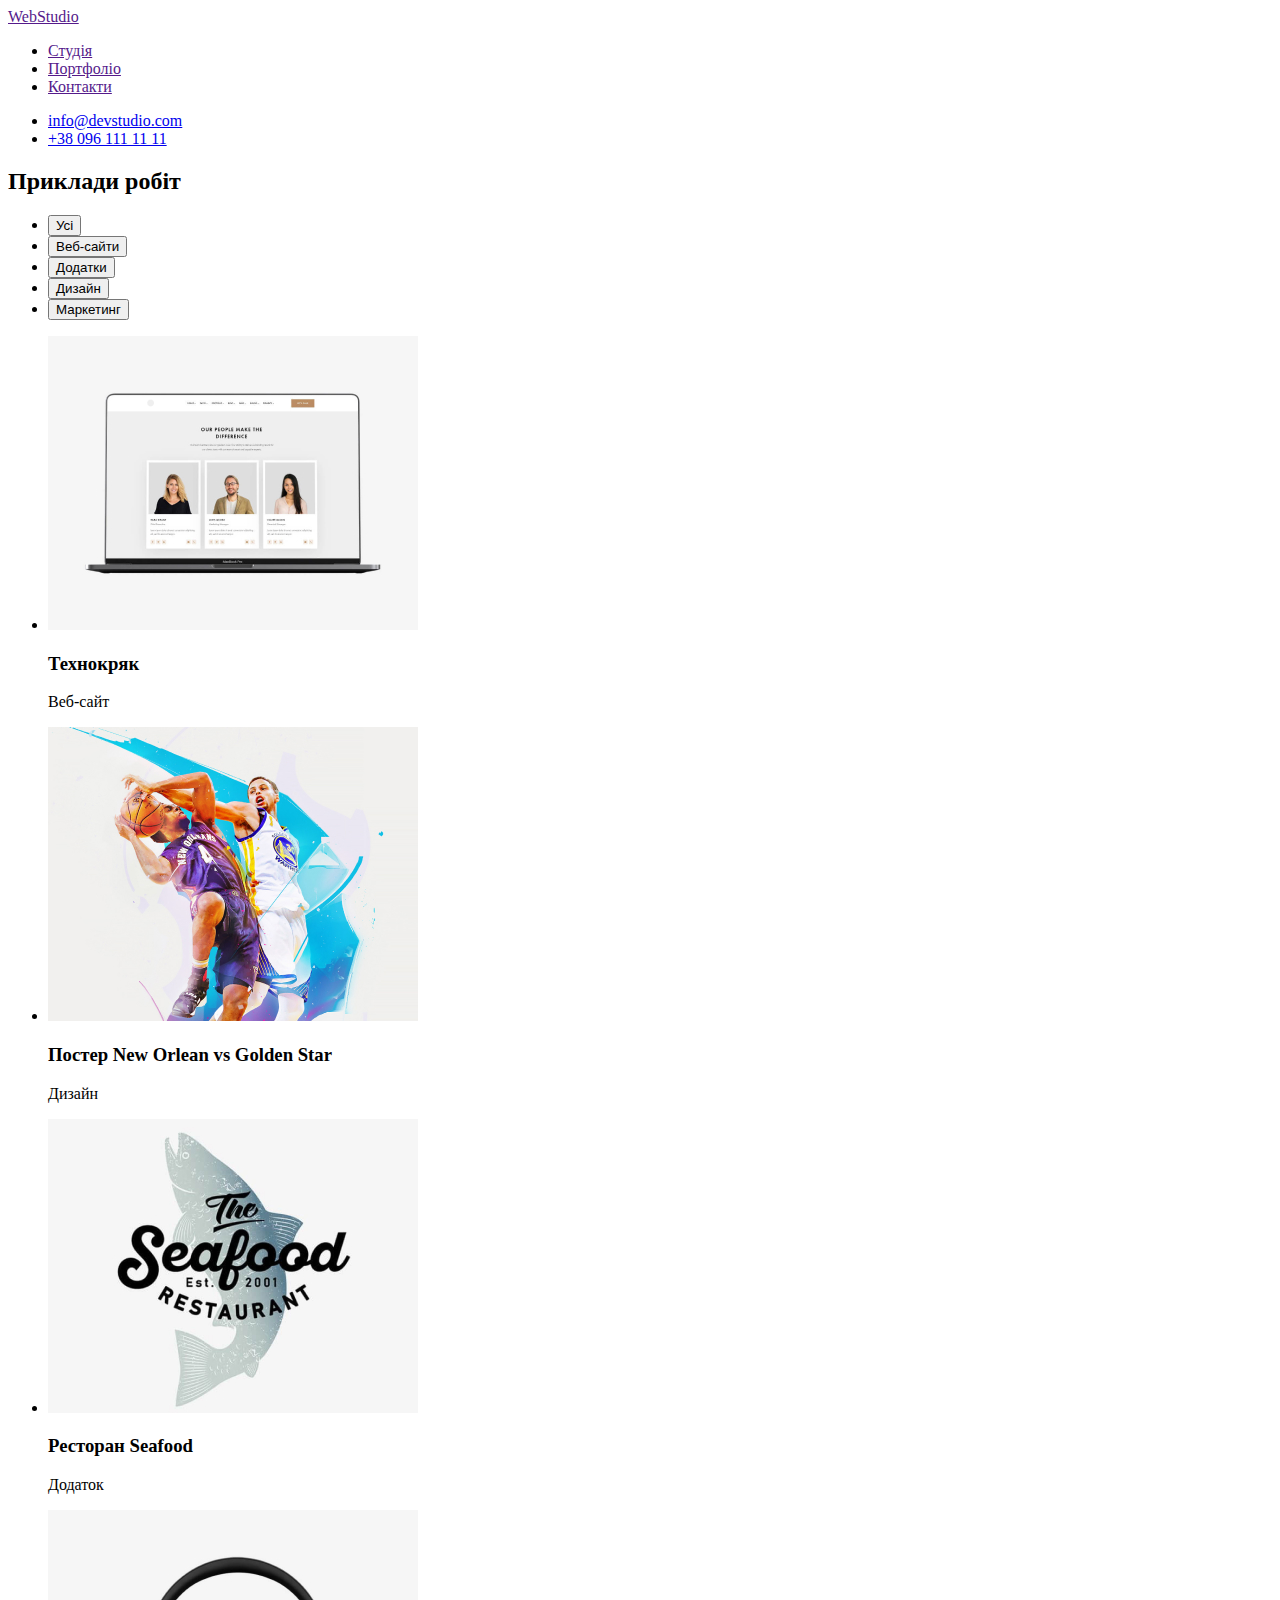
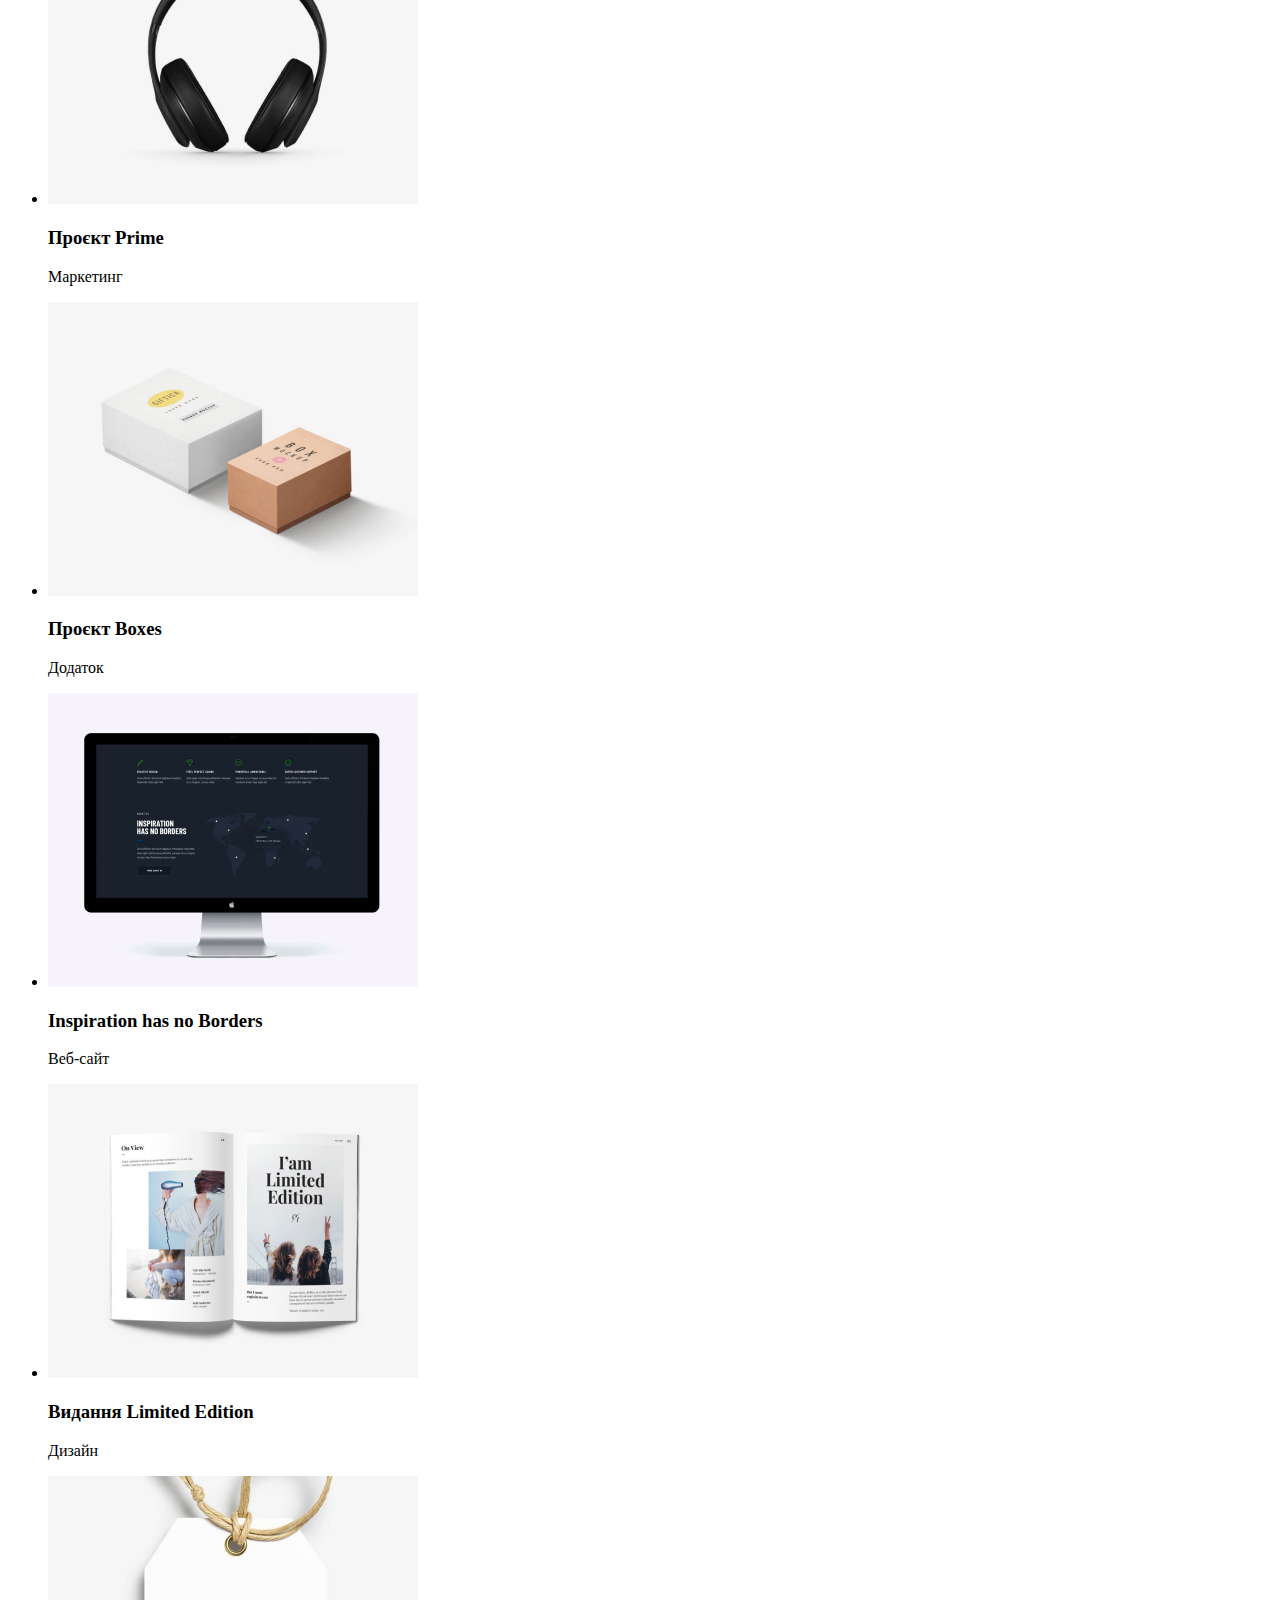
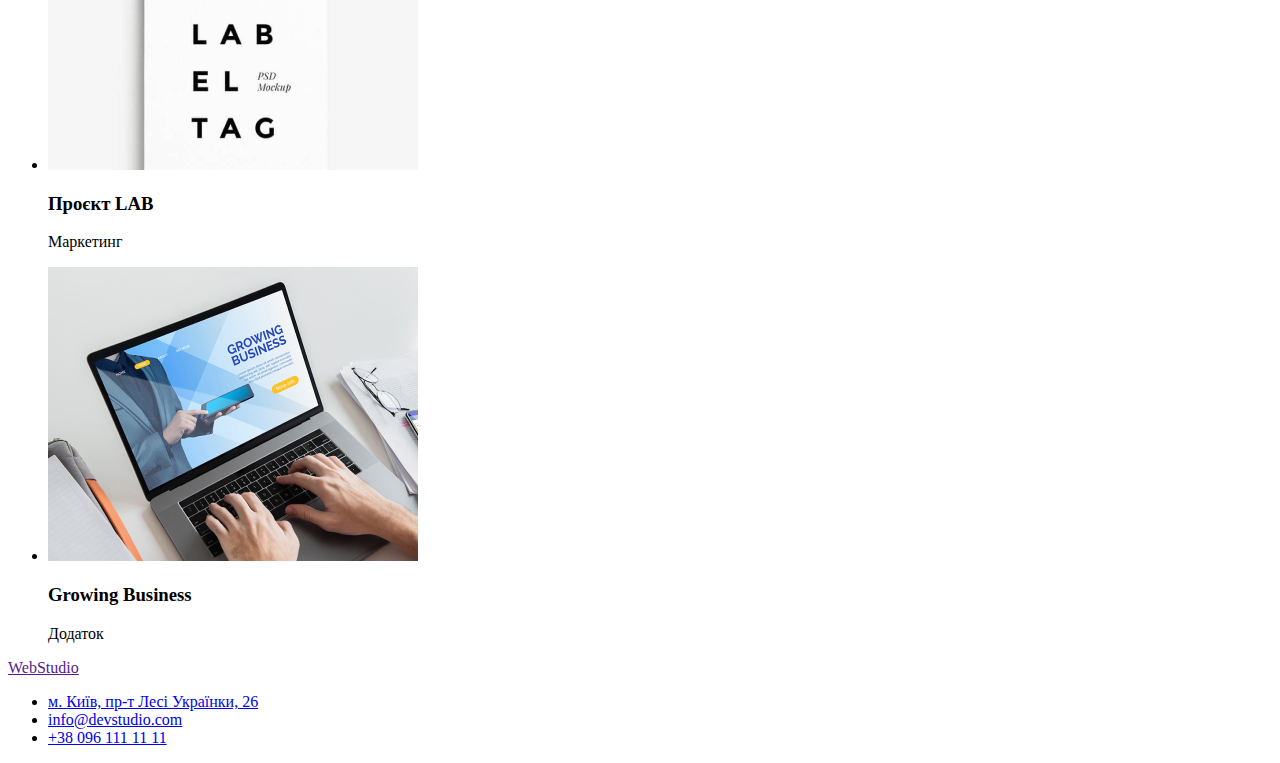
==== portfolio.html @ e4aa041d "portfolio" ====
<!DOCTYPE html>
<html lang="en">
<head>
    <meta charset="UTF-8">
    <meta http-equiv="X-UA-Compatible" content="IE=edge">
    <meta name="viewport" content="width=device-width, initial-scale=1.0">
    <title>Портфоліо</title>
</head>
<body>
    <header>
        <a href="">WebStudio</a>
        <nav><ul>
            <li><a href="">Студія</a></li>
            <li><a href="">Портфоліо</a></li>
            <li><a href="">Контакти</a></li>
        </ul>
        </nav>
        <ul>
            <li><a href="mailto:info@devstudio.com">info@devstudio.com</a></li>
            <li><a href="tel:+380961111111">+38 096 111 11 11</a></li>
        </ul>
    </header>
    <main>
        <section>
            <h2>Приклади робіт</h2>
            <ul>
                <li><button type="button">Усі</button></li>
                <li><button type="button">Веб-сайти</button></li>
                <li><button type="button">Додатки</button></li>
                <li><button type="button">Дизайн</button></li>
                <li><button type="button">Маркетинг</button></li>
            </ul>
            <ul>
                <li>
                    <img src="./images/portfolio/example-work/work-1.jpg" alt="example-work" width="370" height="294">
                    <h3>Технокряк</h3>
                    <p>Веб-сайт</p>
                </li>
                <li>
                    <img src="./images/portfolio/example-work/work-2.jpg" alt="example-work" width="370" height="294">
                    <h3>Постер New Orlean vs Golden Star</h3>
                    <p>Дизайн</p>
                </li>
                <li>
                    <img src="./images/portfolio/example-work/work-3.jpg" alt="example-work" width="370" height="294">
                    <h3>Ресторан Seafood</h3>
                    <p>Додаток</p>
                </li>
                <li>
                    <img src="./images/portfolio/example-work/work-4.jpg" alt="example-work" width="370" height="294">
                    <h3>Проєкт Prime</h3>
                    <p>Маркетинг</p>
                </li>
                <li>
                    <img src="./images/portfolio/example-work/work-5.jpg" alt="example-work" width="370" height="294">
                    <h3>Проєкт Boxes</h3>
                    <p>Додаток</p>
                </li>
                <li>
                    <img src="./images/portfolio/example-work/work-6.jpg" alt="example-work" width="370" height="294">
                    <h3>Inspiration has no Borders</h3>
                    <p>Веб-сайт</p>
                </li>
                <li>
                    <img src="./images/portfolio/example-work/work-7.jpg" alt="example-work" width="370" height="294">
                    <h3>Видання Limited Edition</h3>
                    <p>Дизайн</p>
                </li>
                <li>
                    <img src="./images/portfolio/example-work/work-8.jpg" alt="example-work" width="370" height="294">
                    <h3>Проєкт LAB</h3>
                    <p>Маркетинг</p>
                </li>
                <li>
                    <img src="./images/portfolio/example-work/work-9.jpg" alt="example-work" width="370" height="294">
                    <h3>Growing Business</h3>
                    <p>Додаток</p>
                </li>
            </ul>
        </section>
    </main>
    <footer>
        <a href="">WebStudio</a>
        <adress>
            <ul>
                <li><a href="https://goo.gl/maps/XNjeUNWpdiMwEfmY7" target="_blank" rel="noreferrer noopener">м. Київ, пр-т Лесі Українки, 26</a></li>
                <li><a href="mailto:info@devstudio.com">info@devstudio.com</a></li>
                <li><a href="tel:+380961111111">+38 096 111 11 11</a></li>
            </ul>
        </adress>
    </footer>
</body>
</html>
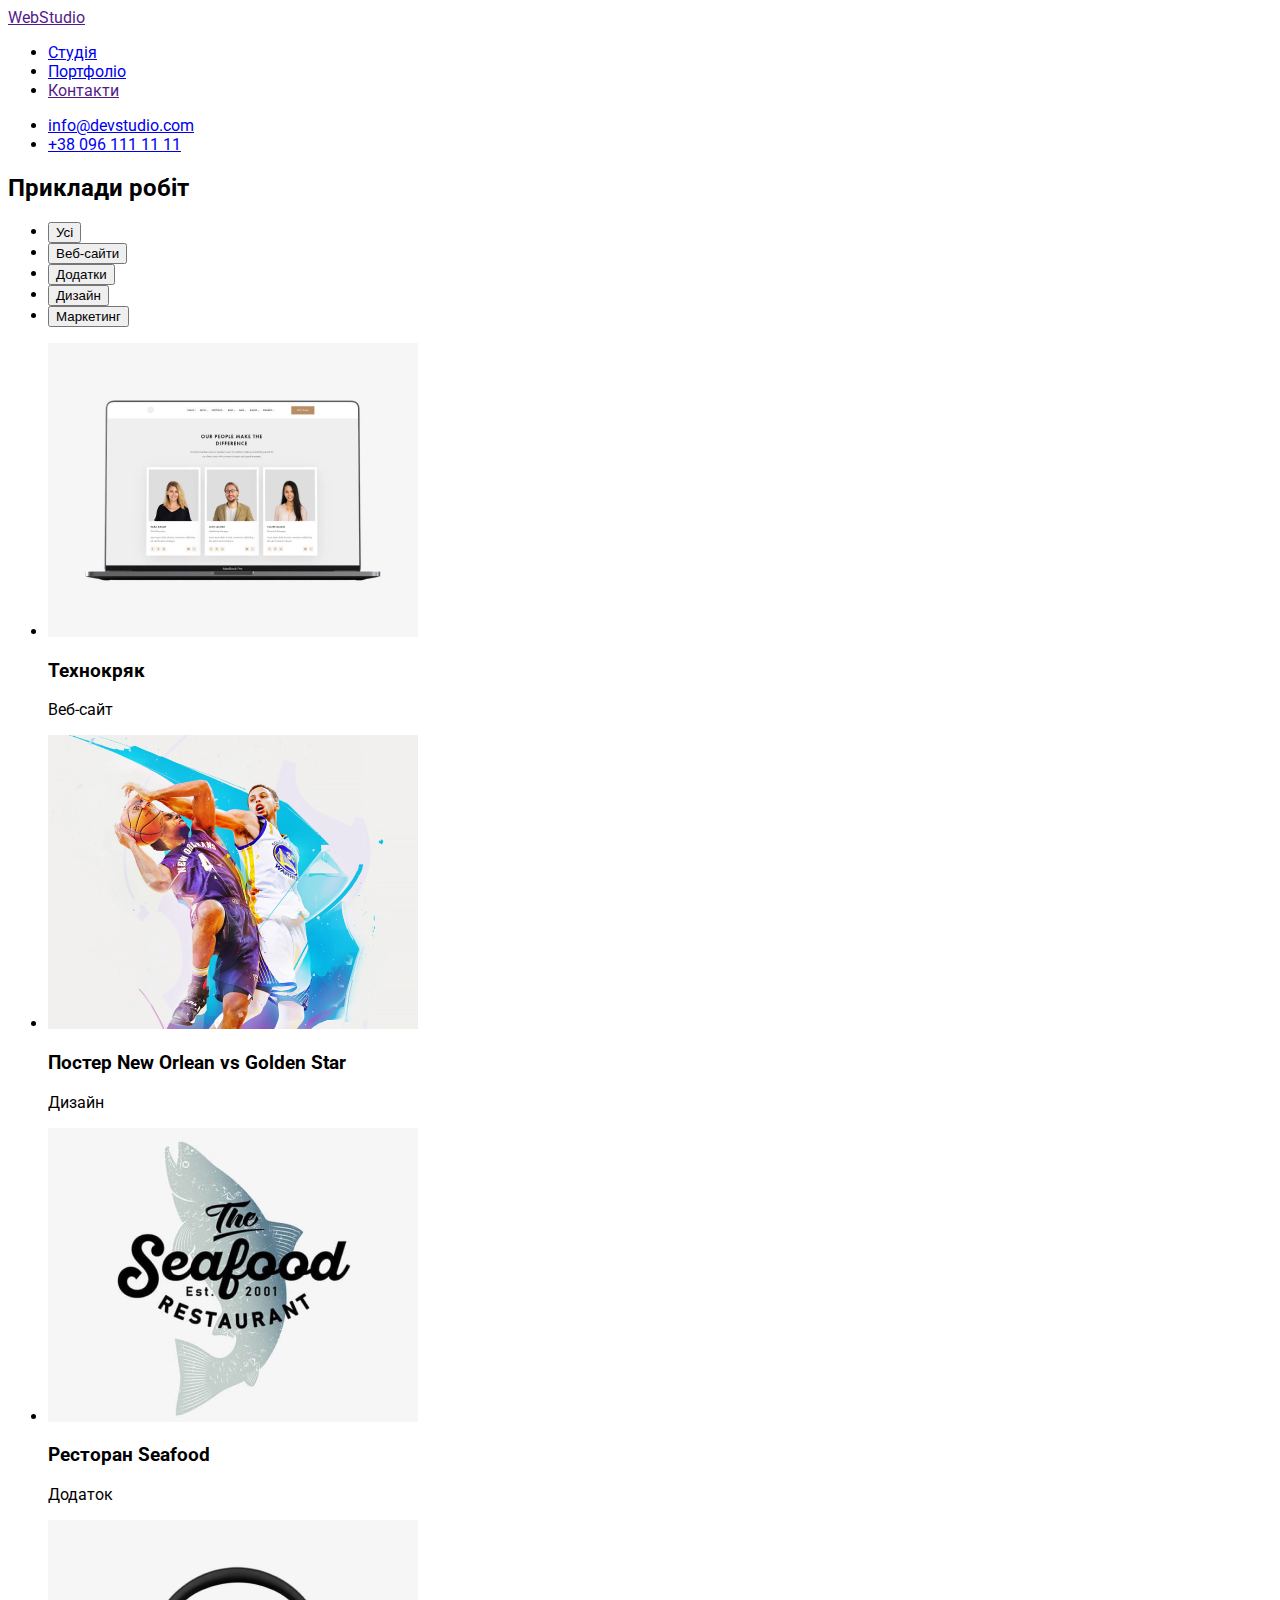
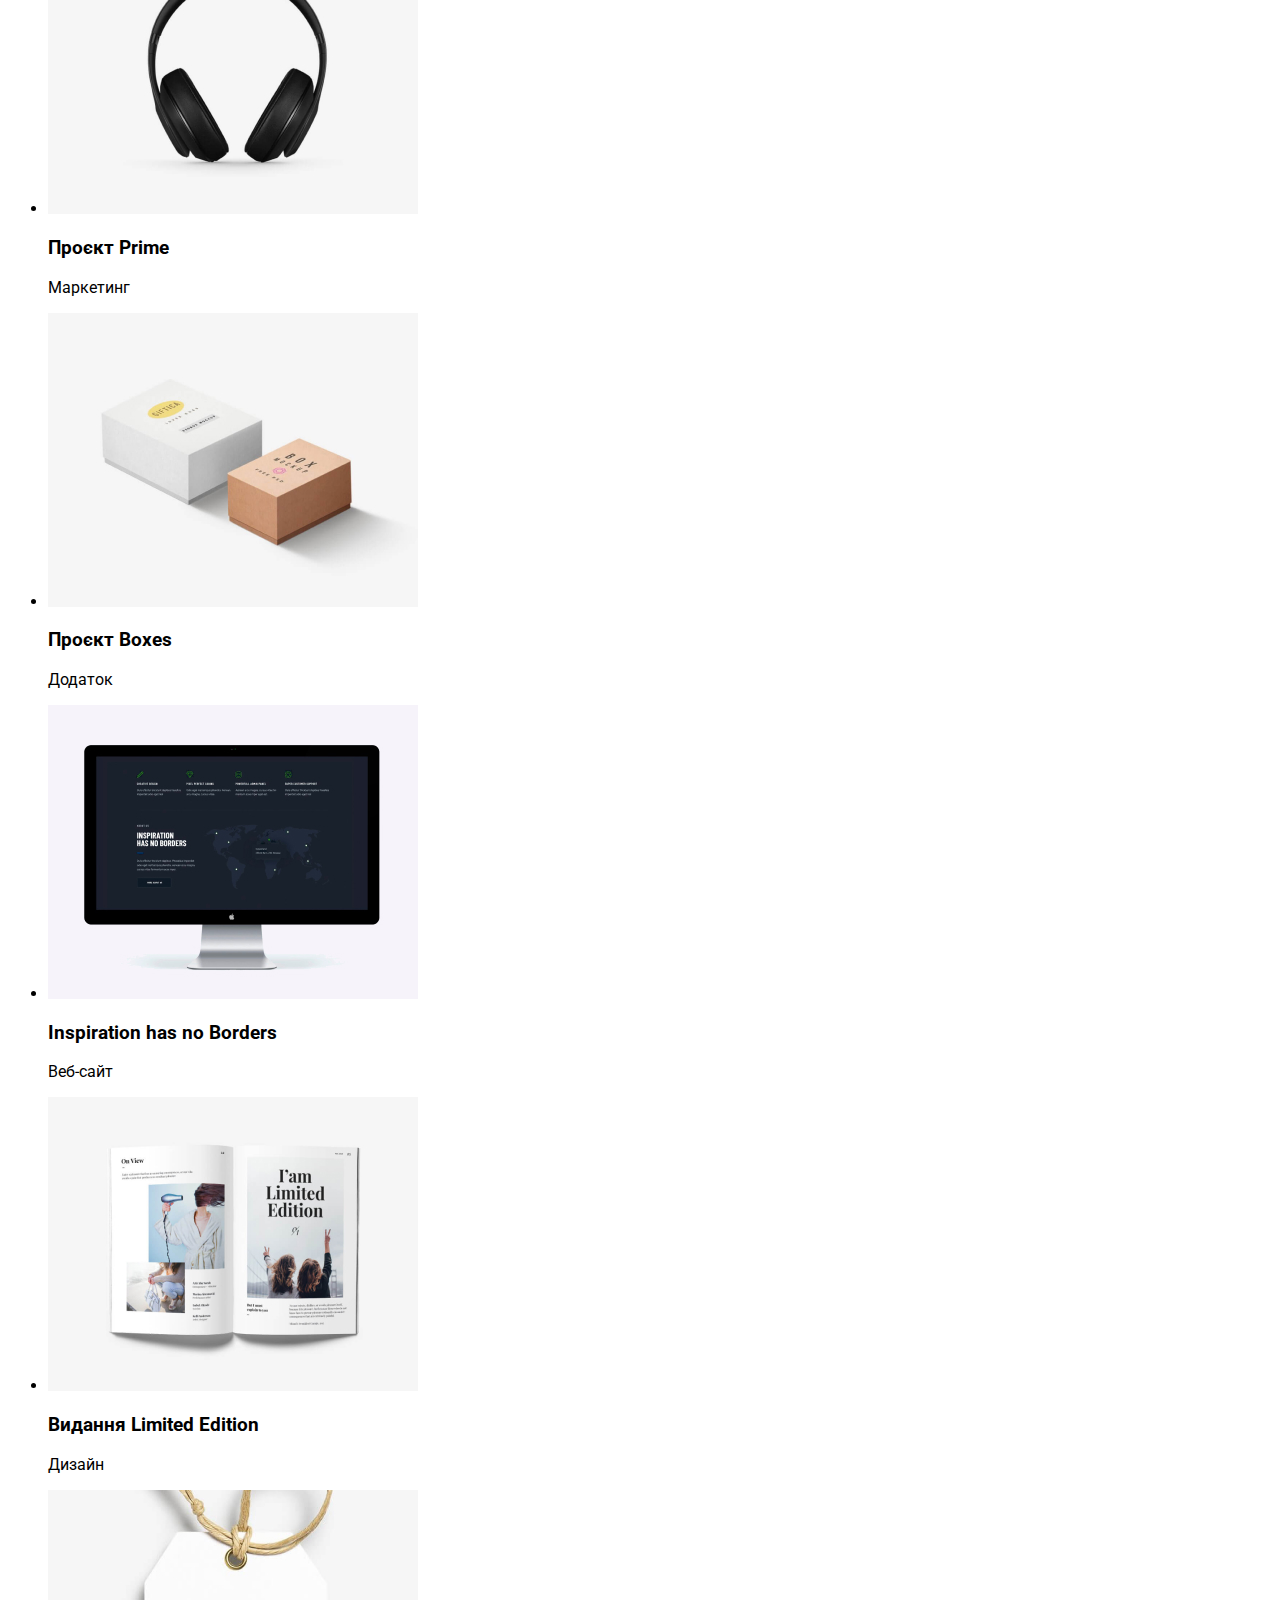
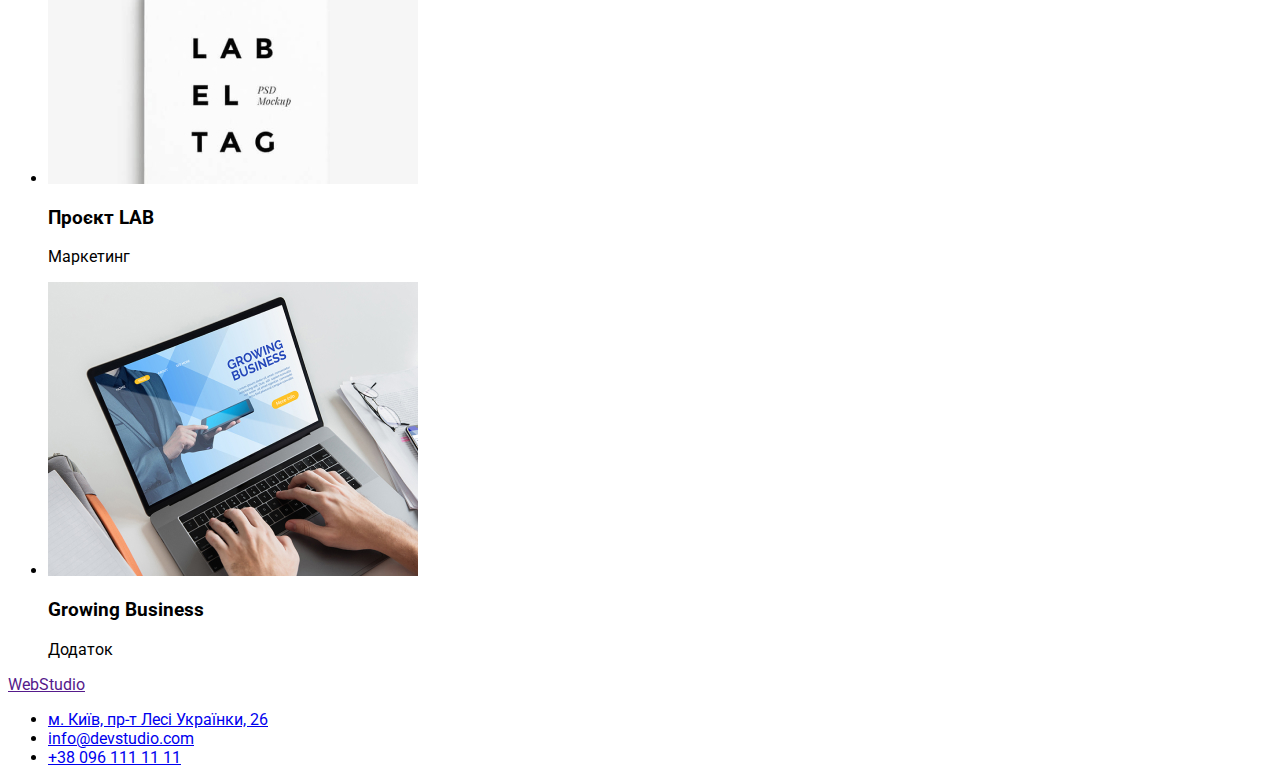
==== commit 99c2e9d5: "full markup and class" ====
--- a/portfolio.html
+++ b/portfolio.html
@@ -4,88 +4,96 @@
     <meta charset="UTF-8">
     <meta http-equiv="X-UA-Compatible" content="IE=edge">
     <meta name="viewport" content="width=device-width, initial-scale=1.0">
+    <link rel="preconnect" href="https://fonts.googleapis.com">
+    <link rel="preconnect" href="https://fonts.gstatic.com" crossorigin>
+    <link href="https://fonts.googleapis.com/css2?family=Raleway:wght@700&family=Roboto:wght@400;500;700;900&display=swap" rel="stylesheet">
+    <link href="./style/style.css" rel="stylesheet"/>
     <title>Портфоліо</title>
 </head>
 <body>
-    <header>
-        <a href="">WebStudio</a>
-        <nav><ul>
-            <li><a href="">Студія</a></li>
-            <li><a href="">Портфоліо</a></li>
-            <li><a href="">Контакти</a></li>
+    <header class="header">
+        <a class="logo" href="">WebStudio</a>
+        <nav class="navigator-menu">
+            <ul class="navigator-list">
+            <li class="navigator-item"><a class="navigator-link" href="index.html">Студія</a></li>
+            <li class="navigator-item"><a class="navigator-link" href="portfolio.html">Портфоліо</a></li>
+            <li class="navigator-item"><a class="navigator-link" href="">Контакти</a></li>
         </ul>
         </nav>
-        <ul>
-            <li><a href="mailto:info@devstudio.com">info@devstudio.com</a></li>
-            <li><a href="tel:+380961111111">+38 096 111 11 11</a></li>
+        <ul class="header-contacts-list">
+            <li class="header-contacts-item"><a class="header-contacts-link" href="mailto:info@devstudio.com">info@devstudio.com</a></li>
+            <li class="header-contacts-item"><a class="header-contacts-link" href="tel:+380961111111">+38 096 111 11 11</a></li>
         </ul>
     </header>
     <main>
-        <section>
-            <h2>Приклади робіт</h2>
-            <ul>
-                <li><button type="button">Усі</button></li>
-                <li><button type="button">Веб-сайти</button></li>
-                <li><button type="button">Додатки</button></li>
-                <li><button type="button">Дизайн</button></li>
-                <li><button type="button">Маркетинг</button></li>
+        <section class="example-work">
+            <h2 class="example-work-title">Приклади робіт</h2>
+            <div>
+                <ul class="menu-btn-list">
+                <li class="btn-item"><button class="btn-btn" type="button">Усі</button></li>
+                <li class="btn-item"><button class="btn-btn" type="button">Веб-сайти</button></li>
+                <li class="btn-item"><button class="btn-btn" type="button">Додатки</button></li>
+                <li class="btn-item"><button class="btn-btn" type="button">Дизайн</button></li>
+                <li class="btn-item"><button class="btn-btn" type="button">Маркетинг</button></li>
             </ul>
-            <ul>
-                <li>
+            </div>
+            <div><ul class="example-list">
+                <li class="example-item">
                     <img src="./images/portfolio/example-work/work-1.jpg" alt="example-work" width="370" height="294">
-                    <h3>Технокряк</h3>
-                    <p>Веб-сайт</p>
+                    <h3 class="example-title">Технокряк</h3>
+                    <p class="example-text">Веб-сайт</p>
                 </li>
-                <li>
+                <li class="example-item">
                     <img src="./images/portfolio/example-work/work-2.jpg" alt="example-work" width="370" height="294">
-                    <h3>Постер New Orlean vs Golden Star</h3>
-                    <p>Дизайн</p>
+                    <h3 class="example-title">Постер New Orlean vs Golden Star</h3>
+                    <p class="example-text">Дизайн</p>
                 </li>
-                <li>
+                <li class="example-item">
                     <img src="./images/portfolio/example-work/work-3.jpg" alt="example-work" width="370" height="294">
-                    <h3>Ресторан Seafood</h3>
-                    <p>Додаток</p>
+                    <h3 class="example-title">Ресторан Seafood</h3>
+                    <p class="example-text">Додаток</p>
                 </li>
-                <li>
+                <li class="example-item">
                     <img src="./images/portfolio/example-work/work-4.jpg" alt="example-work" width="370" height="294">
-                    <h3>Проєкт Prime</h3>
-                    <p>Маркетинг</p>
+                    <h3 class="example-title">Проєкт Prime</h3>
+                    <p class="example-text">Маркетинг</p>
                 </li>
-                <li>
+                <li class="example-item">
                     <img src="./images/portfolio/example-work/work-5.jpg" alt="example-work" width="370" height="294">
-                    <h3>Проєкт Boxes</h3>
-                    <p>Додаток</p>
+                    <h3 class="example-title">Проєкт Boxes</h3>
+                    <p class="example-text">Додаток</p>
                 </li>
-                <li>
+                <li class="example-item">
                     <img src="./images/portfolio/example-work/work-6.jpg" alt="example-work" width="370" height="294">
-                    <h3>Inspiration has no Borders</h3>
-                    <p>Веб-сайт</p>
+                    <h3 class="example-title">Inspiration has no Borders</h3>
+                    <p class="example-text">Веб-сайт</p>
                 </li>
-                <li>
+                <li class="example-item">
                     <img src="./images/portfolio/example-work/work-7.jpg" alt="example-work" width="370" height="294">
-                    <h3>Видання Limited Edition</h3>
-                    <p>Дизайн</p>
+                    <h3 class="example-title">Видання Limited Edition</h3>
+                    <p class="example-text">Дизайн</p>
                 </li>
-                <li>
+                <li class="example-item">
                     <img src="./images/portfolio/example-work/work-8.jpg" alt="example-work" width="370" height="294">
-                    <h3>Проєкт LAB</h3>
-                    <p>Маркетинг</p>
+                    <h3 class="example-title">Проєкт LAB</h3>
+                    <p class="example-text">Маркетинг</p>
                 </li>
-                <li>
+                <li class="example-item">
                     <img src="./images/portfolio/example-work/work-9.jpg" alt="example-work" width="370" height="294">
-                    <h3>Growing Business</h3>
-                    <p>Додаток</p>
+                    <h3 class="example-title">Growing Business</h3>
+                    <p class="example-text">Додаток</p>
                 </li>
             </ul>
+            </div>
         </section>
     </main>
-    <footer>
-        <a href="">WebStudio</a>
+    <footer class="footer">
+        <a class="logo" href="">WebStudio</a>
         <adress>
-            <ul>
-                <li><a href="https://goo.gl/maps/XNjeUNWpdiMwEfmY7" target="_blank" rel="noreferrer noopener">м. Київ, пр-т Лесі Українки, 26</a></li>
-                <li><a href="mailto:info@devstudio.com">info@devstudio.com</a></li>
-                <li><a href="tel:+380961111111">+38 096 111 11 11</a></li>
+            <ul class="footer-contacts-list">
+                <li class="footer-adress-item"><a class="footer-adress-link" href="https://goo.gl/maps/XNjeUNWpdiMwEfmY7" target="_blank" rel="noreferrer noopener">м. Київ, пр-т Лесі Українки, 26</a></li>
+                <li class="footer-contacts-item"><a class="footer-contacts-link" href="mailto:info@devstudio.com">info@devstudio.com</a></li>
+                <li class="footer-contacts-item"><a class="footer-contacts-link" href="tel:+380961111111">+38 096 111 11 11</a></li>
             </ul>
         </adress>
     </footer>
--- a/style/style.css
+++ b/style/style.css
@@ -0,0 +1,3 @@
+body {
+    font-family: 'Roboto', sans-serif;
+}
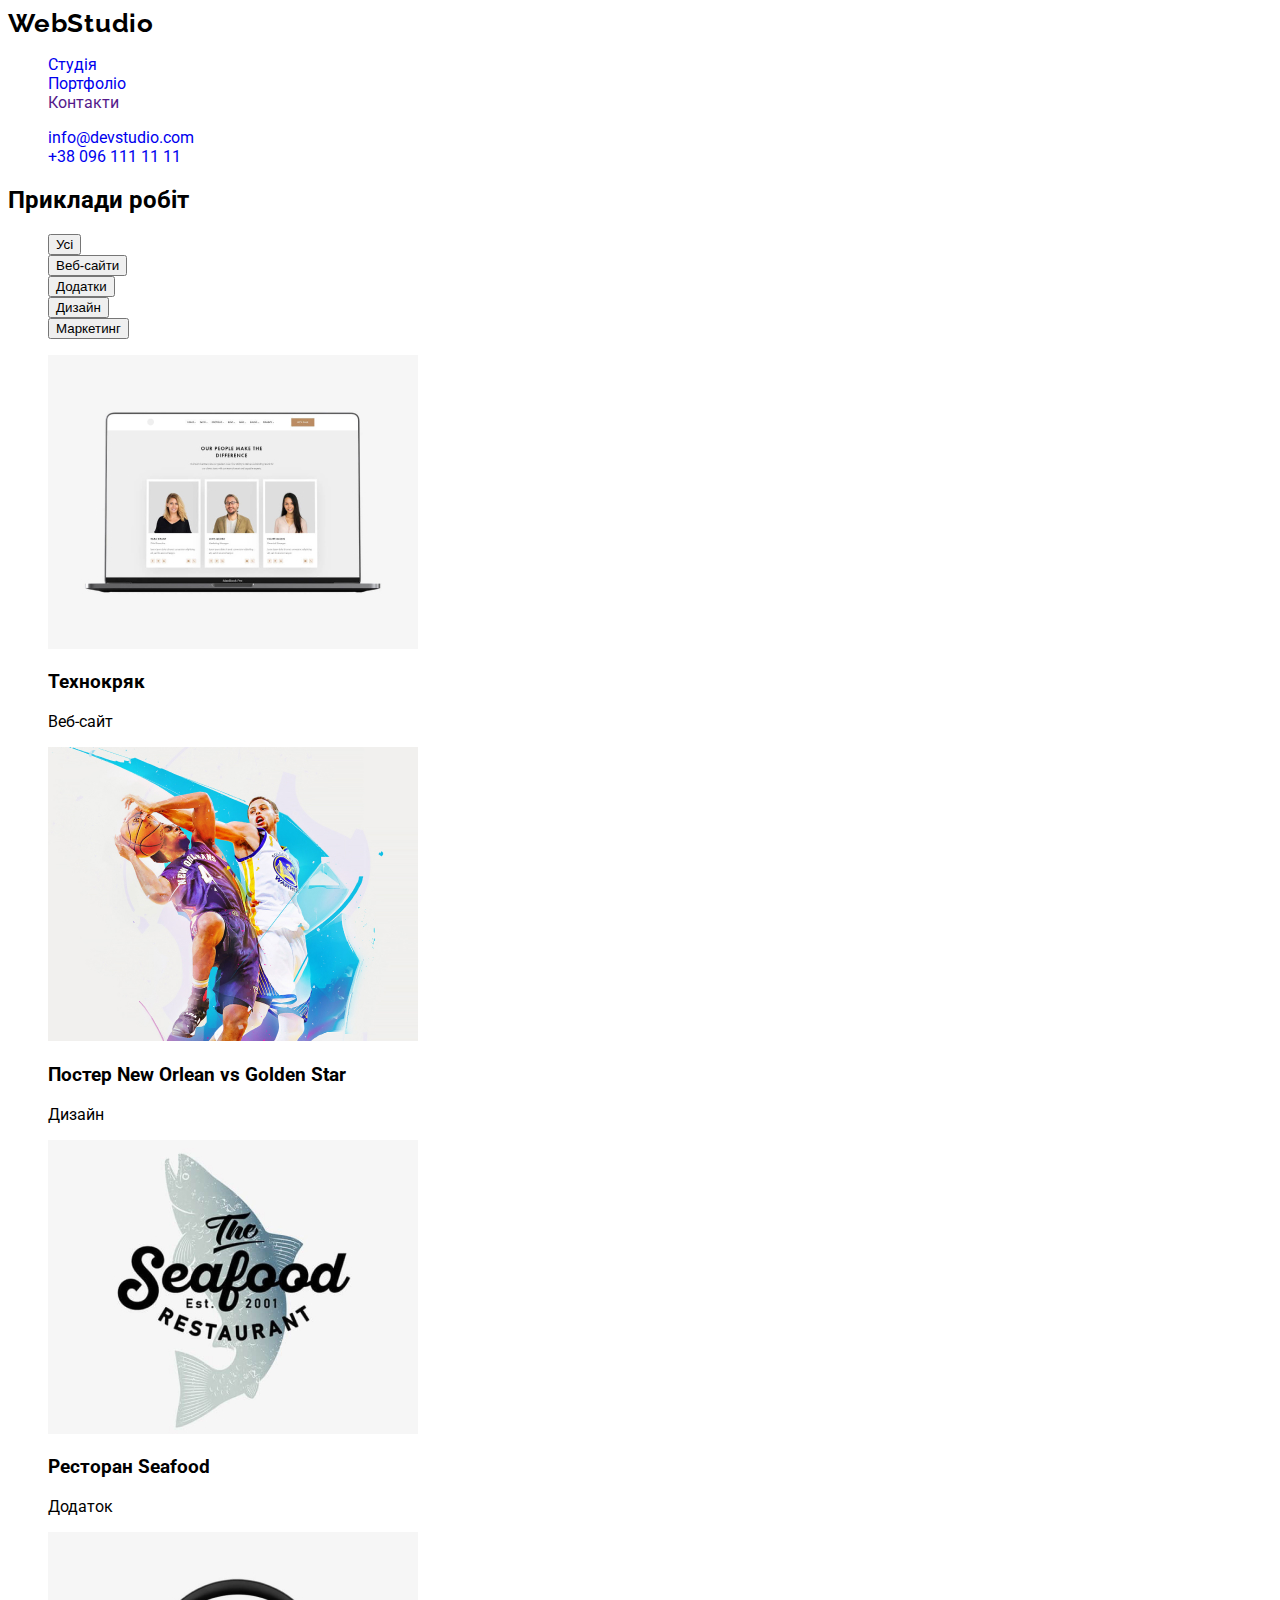
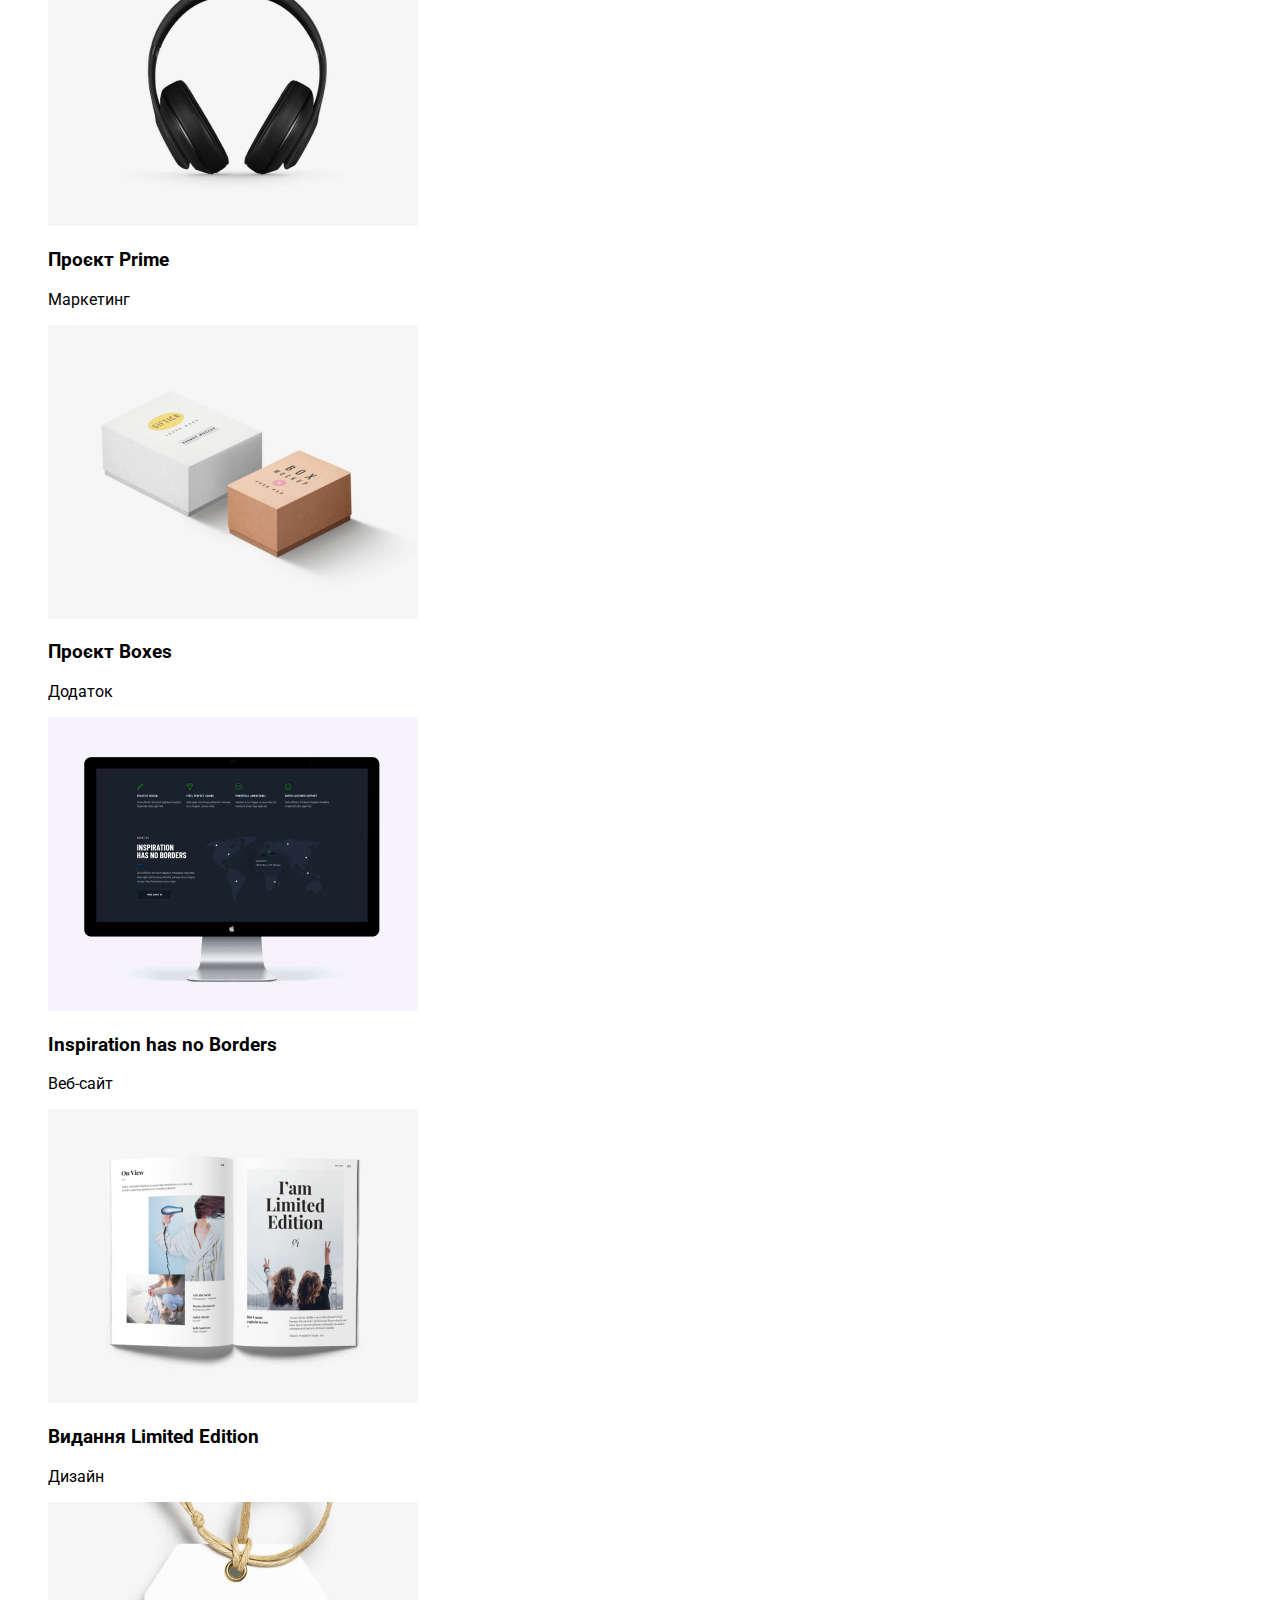
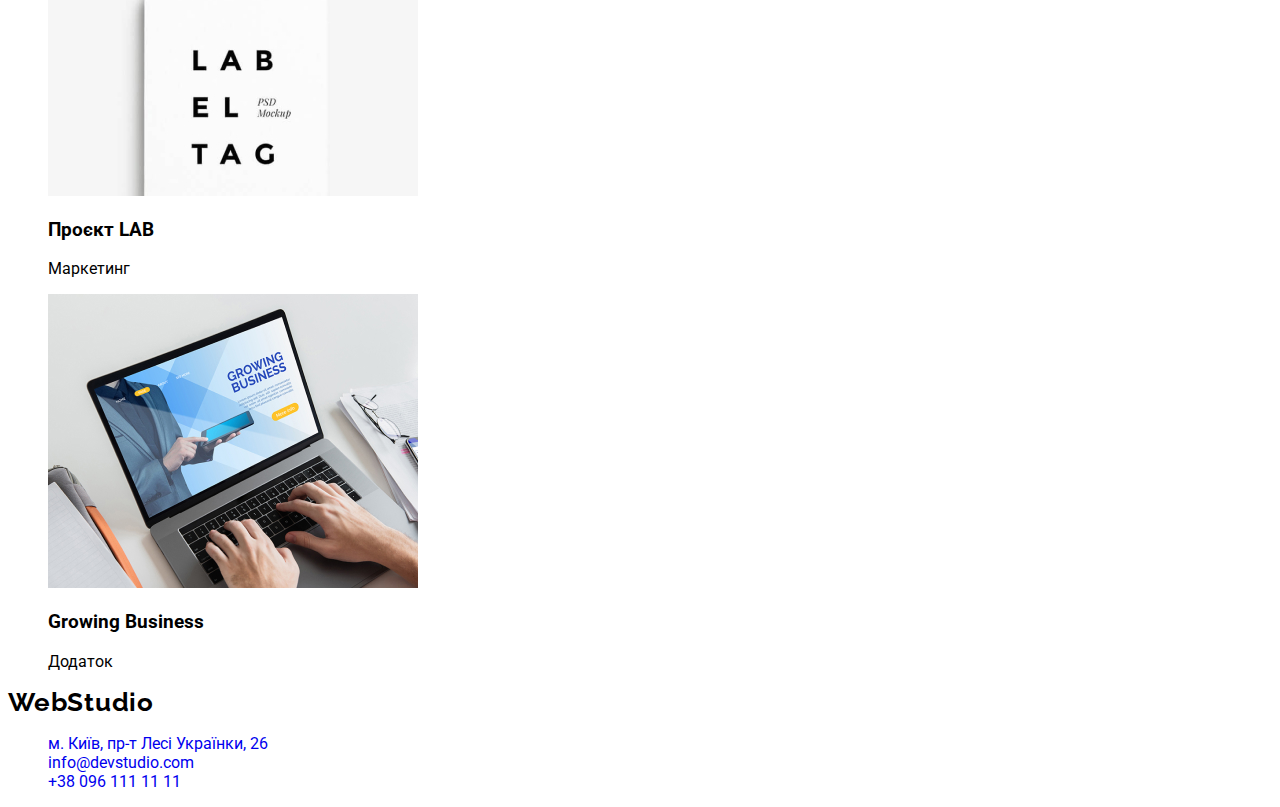
==== commit ed5a39da: "add" ====
--- a/portfolio.html
+++ b/portfolio.html
@@ -12,24 +12,24 @@
 </head>
 <body>
     <header class="header">
-        <a class="logo" href="">WebStudio</a>
+        <a class="logo link" href="index.html">WebStudio</a>
         <nav class="navigator-menu">
-            <ul class="navigator-list">
-            <li class="navigator-item"><a class="navigator-link" href="index.html">Студія</a></li>
-            <li class="navigator-item"><a class="navigator-link" href="portfolio.html">Портфоліо</a></li>
-            <li class="navigator-item"><a class="navigator-link" href="">Контакти</a></li>
+            <ul class="navigator-list list">
+            <li class="navigator-item"><a class="navigator-link link" href="index.html">Студія</a></li>
+            <li class="navigator-item"><a class="navigator-link link" href="portfolio.html">Портфоліо</a></li>
+            <li class="navigator-item"><a class="navigator-link link" href="">Контакти</a></li>
         </ul>
         </nav>
-        <ul class="header-contacts-list">
-            <li class="header-contacts-item"><a class="header-contacts-link" href="mailto:info@devstudio.com">info@devstudio.com</a></li>
-            <li class="header-contacts-item"><a class="header-contacts-link" href="tel:+380961111111">+38 096 111 11 11</a></li>
+        <ul class="header-contacts-list list">
+            <li class="header-contacts-item"><a class="header-contacts-link link" href="mailto:info@devstudio.com">info@devstudio.com</a></li>
+            <li class="header-contacts-item"><a class="header-contacts-link link" href="tel:+380961111111">+38 096 111 11 11</a></li>
         </ul>
     </header>
     <main>
         <section class="example-work">
             <h2 class="example-work-title">Приклади робіт</h2>
             <div>
-                <ul class="menu-btn-list">
+                <ul class="menu-btn-list list">
                 <li class="btn-item"><button class="btn-btn" type="button">Усі</button></li>
                 <li class="btn-item"><button class="btn-btn" type="button">Веб-сайти</button></li>
                 <li class="btn-item"><button class="btn-btn" type="button">Додатки</button></li>
@@ -37,7 +37,7 @@
                 <li class="btn-item"><button class="btn-btn" type="button">Маркетинг</button></li>
             </ul>
             </div>
-            <div><ul class="example-list">
+            <div><ul class="example-list list">
                 <li class="example-item">
                     <img src="./images/portfolio/example-work/work-1.jpg" alt="example-work" width="370" height="294">
                     <h3 class="example-title">Технокряк</h3>
@@ -88,12 +88,12 @@
         </section>
     </main>
     <footer class="footer">
-        <a class="logo" href="">WebStudio</a>
+        <a class="logo link" href="index.html">WebStudio</a>
         <adress>
-            <ul class="footer-contacts-list">
-                <li class="footer-adress-item"><a class="footer-adress-link" href="https://goo.gl/maps/XNjeUNWpdiMwEfmY7" target="_blank" rel="noreferrer noopener">м. Київ, пр-т Лесі Українки, 26</a></li>
-                <li class="footer-contacts-item"><a class="footer-contacts-link" href="mailto:info@devstudio.com">info@devstudio.com</a></li>
-                <li class="footer-contacts-item"><a class="footer-contacts-link" href="tel:+380961111111">+38 096 111 11 11</a></li>
+            <ul class="footer-contacts-list list">
+                <li class="footer-adress-item"><a class="footer-adress-link link" href="https://goo.gl/maps/XNjeUNWpdiMwEfmY7" target="_blank" rel="noreferrer noopener">м. Київ, пр-т Лесі Українки, 26</a></li>
+                <li class="footer-contacts-item"><a class="footer-contacts-link link" href="mailto:info@devstudio.com">info@devstudio.com</a></li>
+                <li class="footer-contacts-item"><a class="footer-contacts-link link" href="tel:+380961111111">+38 096 111 11 11</a></li>
             </ul>
         </adress>
     </footer>
--- a/style/style.css
+++ b/style/style.css
@@ -1,3 +1,25 @@
 body {
     font-family: 'Roboto', sans-serif;
+    color: black;
 }
+.link {
+    text-decoration: none;
+}
+.list {
+    list-style: none;
+}
+:root {
+    --logo-color: #2196F3;
+}
+/* header */
+.logo {
+    font-family: 'Raleway';
+font-weight: 700;
+font-size: 26px;
+line-height: 1.19;
+letter-spacing: 0.03em;
+color: black;
+}
+.web {
+color: var(--logo-color);
+}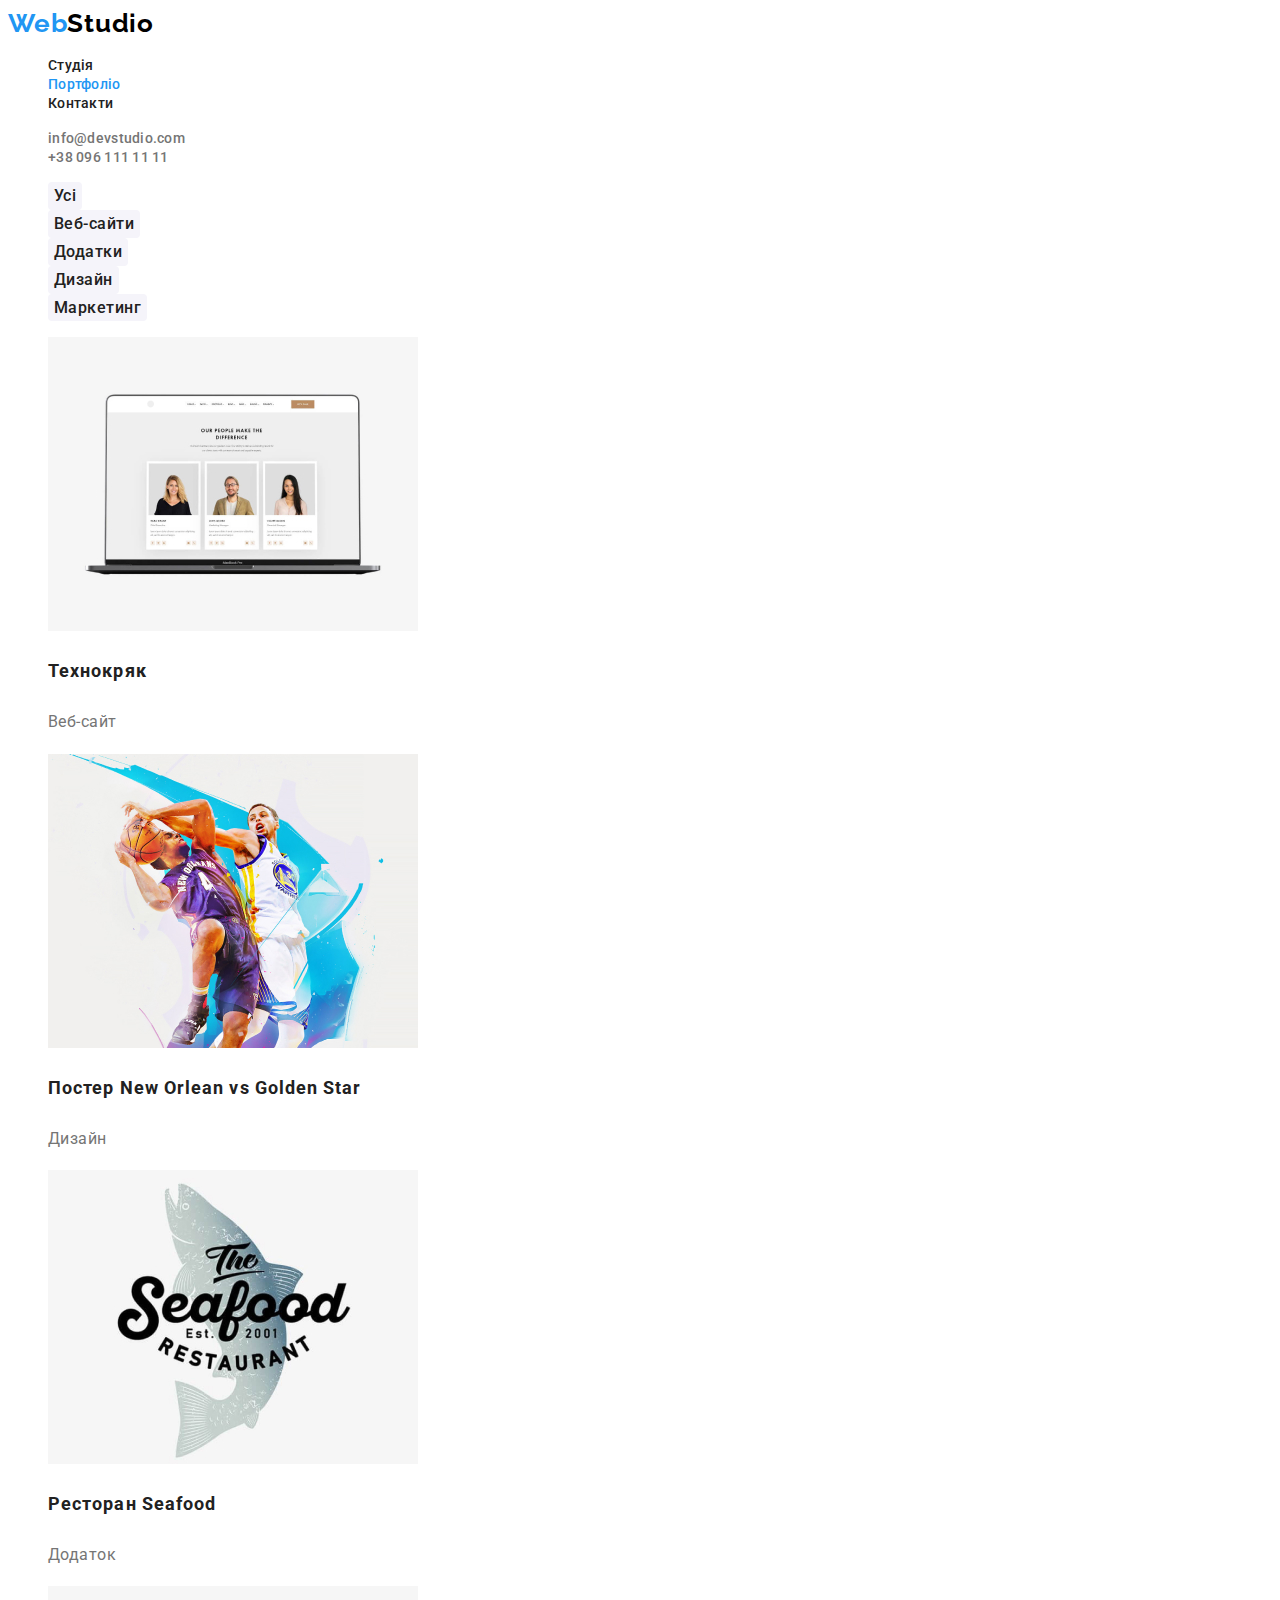
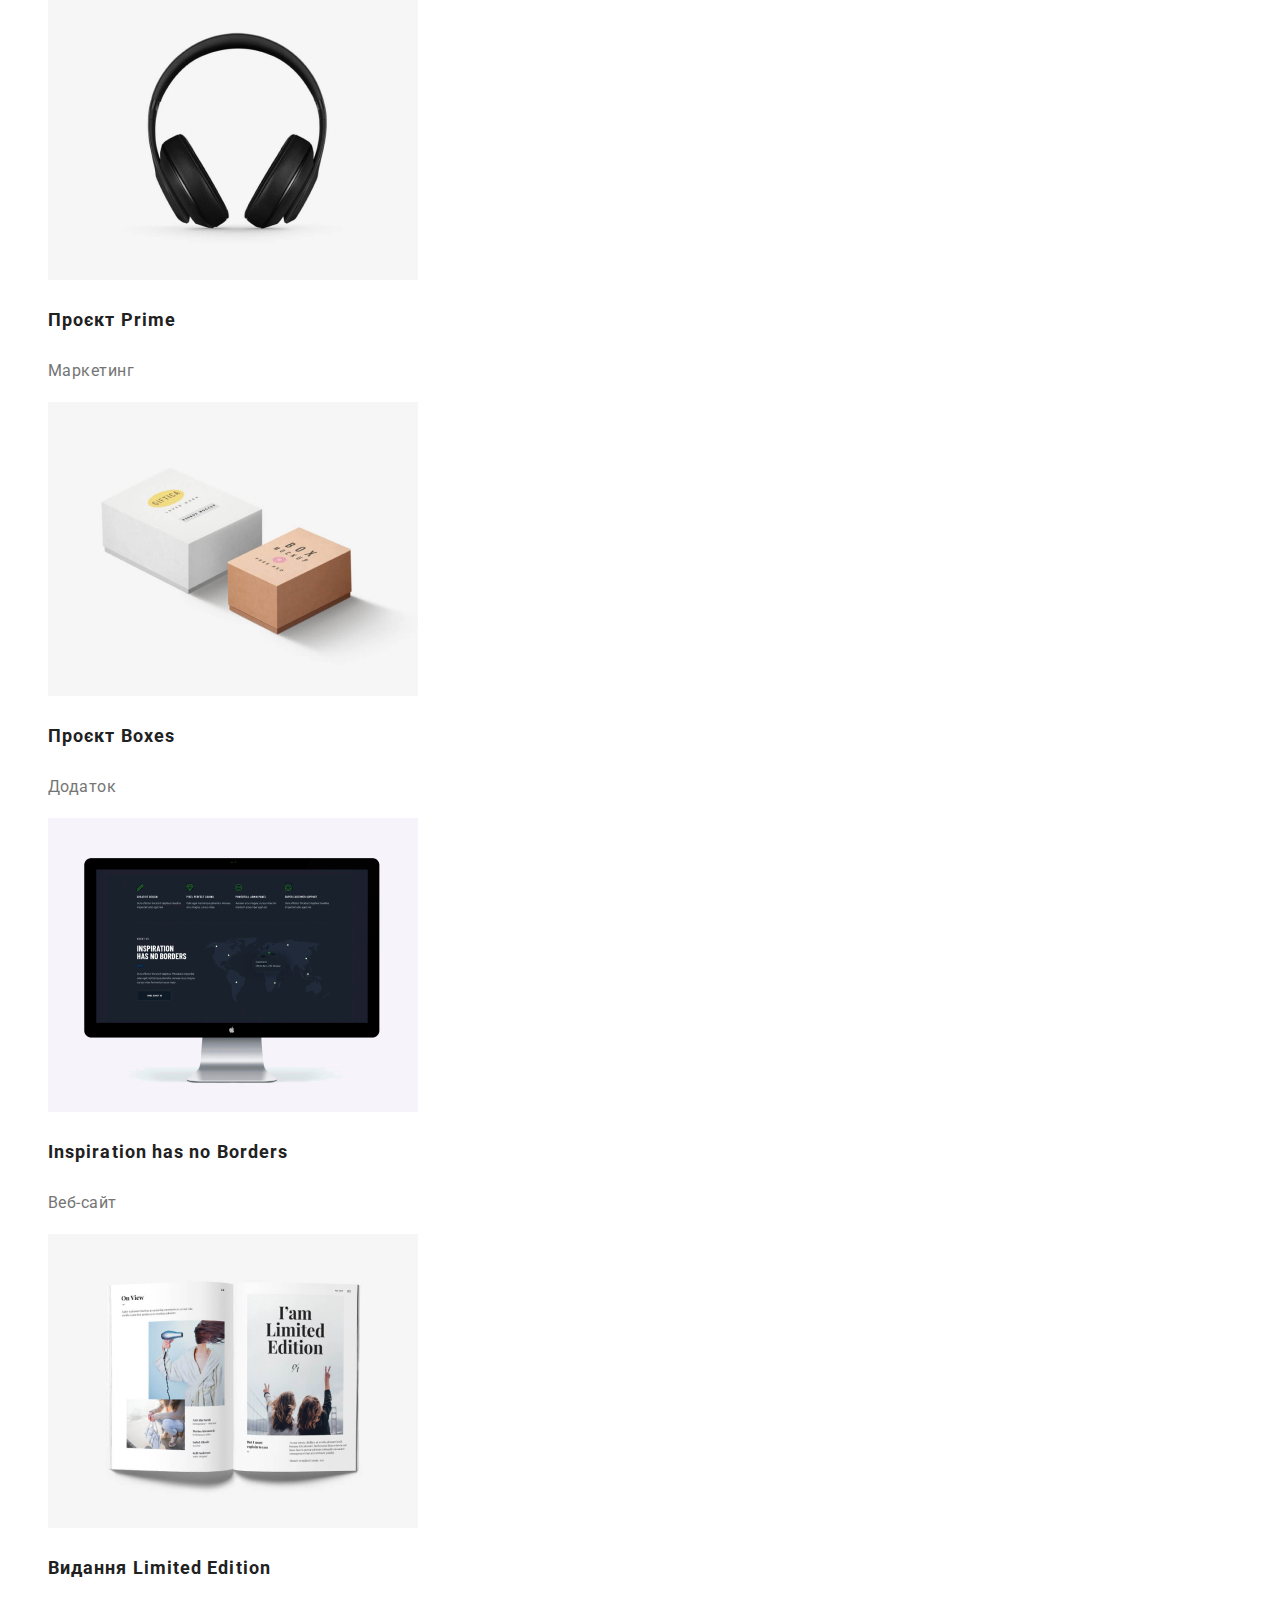
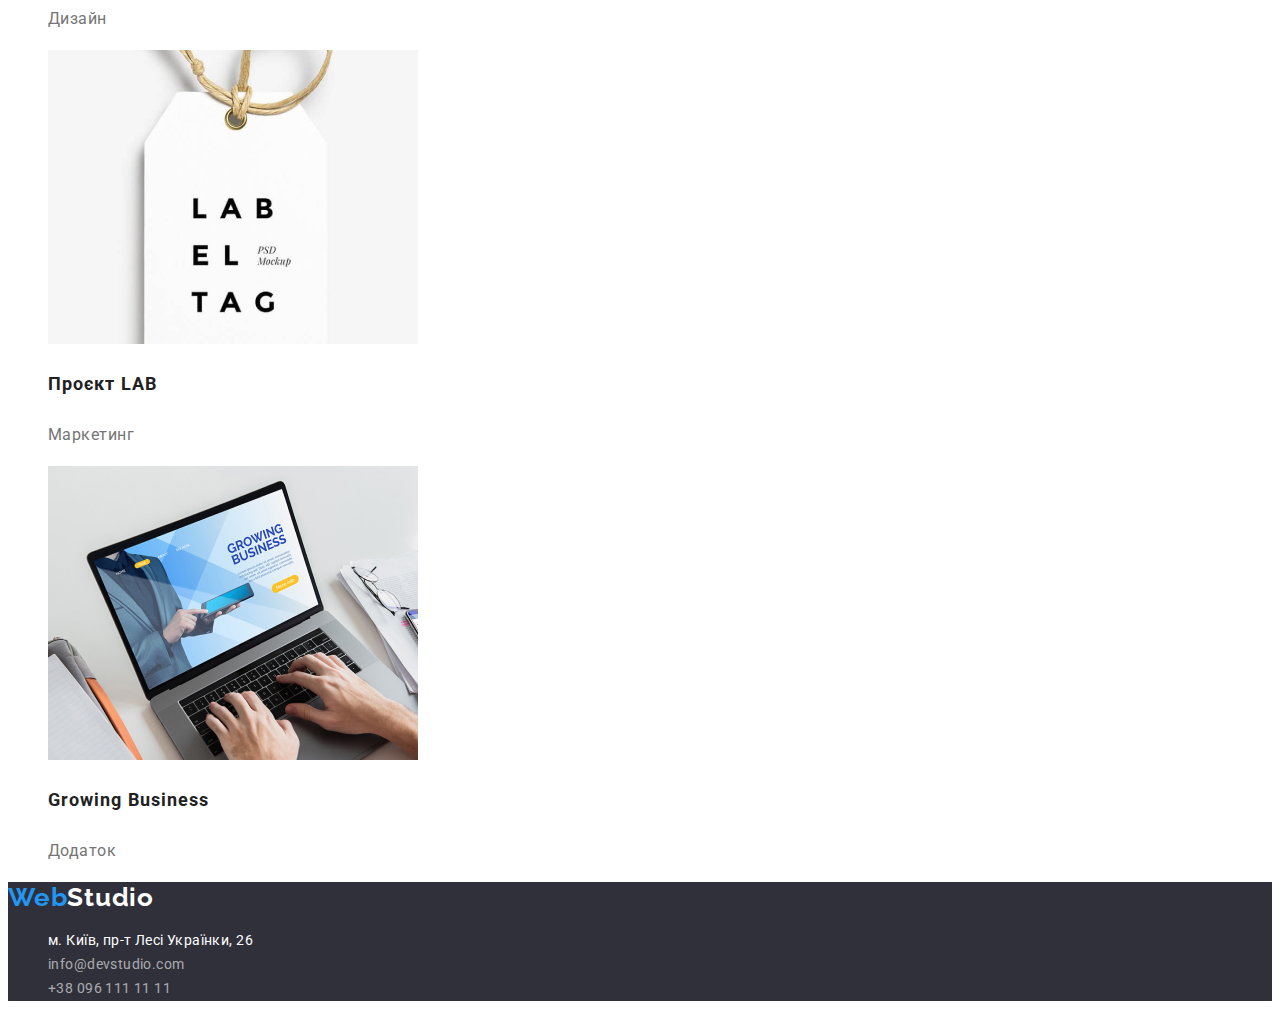
==== commit c1c84d06: "final 1-2dz" ====
--- a/portfolio.html
+++ b/portfolio.html
@@ -12,11 +12,11 @@
 </head>
 <body>
     <header class="header">
-        <a class="logo link" href="index.html">WebStudio</a>
+        <a class="logo link" href="index.html"><span class="web">Web</span>Studio</a>
         <nav class="navigator-menu">
             <ul class="navigator-list list">
             <li class="navigator-item"><a class="navigator-link link" href="index.html">Студія</a></li>
-            <li class="navigator-item"><a class="navigator-link link" href="portfolio.html">Портфоліо</a></li>
+            <li class="navigator-item"><a class="navigator-link link active" href="portfolio.html">Портфоліо</a></li>
             <li class="navigator-item"><a class="navigator-link link" href="">Контакти</a></li>
         </ul>
         </nav>
@@ -88,7 +88,7 @@
         </section>
     </main>
     <footer class="footer">
-        <a class="logo link" href="index.html">WebStudio</a>
+        <a class="logo link" href="index.html"><span class="web">Web</span><span class="studio">Studio</span></a>
         <adress>
             <ul class="footer-contacts-list list">
                 <li class="footer-adress-item"><a class="footer-adress-link link" href="https://goo.gl/maps/XNjeUNWpdiMwEfmY7" target="_blank" rel="noreferrer noopener">м. Київ, пр-т Лесі Українки, 26</a></li>
--- a/style/style.css
+++ b/style/style.css
@@ -9,7 +9,9 @@
     list-style: none;
 }
 :root {
-    --logo-color: #2196F3;
+    --brand-color: #2196F3;
+    --background-color: #2F303A;
+    --text-color: #757575;
 }
 /* header */
 .logo {
@@ -21,5 +23,188 @@
 color: black;
 }
 .web {
-color: var(--logo-color);
+color: var(--brand-color);
+}
+.navigator-link {
+    font-weight: 500;
+font-size: 14px;
+line-height: 1.14;
+letter-spacing: 0.02em;
+color: #212121;
+}
+.header-contacts-link {
+    font-weight: 500;
+font-size: 14px;
+line-height: 1.14;
+letter-spacing: 0.02em;
+color: var(--text-color);
+}
+.navigator-link:hover,
+.navigator-link:focus {
+    color: var(--brand-color);
+}
+.header-contacts-link:hover,
+.header-contacts-link:focus {
+    color: var(--brand-color)
+}
+.active {
+    color: var(--brand-color)
+}
+/* hero */
+.hero {
+    background-color: var(--background-color);
+}
+.hero-title {
+    font-weight: 900;
+font-size: 44px;
+line-height: 1.36;
+text-align: center;
+letter-spacing: 0.06em;
+text-transform: uppercase;
+color: #FFFFFF;
+}
+.hero-btn {
+    background: var(--brand-color);
+box-shadow: 0px 4px 4px rgba(0, 0, 0, 0.15);
+border-radius: 4px;
+cursor: pointer;
+}
+.hero-btn-text {
+    font-weight: 700;
+font-size: 16px;
+line-height: 1.87;
+align-items: center;
+text-align: center;
+letter-spacing: 0.06em;
+color: #FFFFFF;
+}
+/* character */
+.character-title-h2 {
+    position: absolute;
+  white-space: nowrap;
+  width: 1px;
+  height: 1px;
+  overflow: hidden;
+  border: 0;
+  padding: 0;
+  clip: rect(0 0 0 0);
+  clip-path: inset(50%);
+  margin: -1px;
+}
+.character-title {
+    font-weight: 700;
+font-size: 14px;
+line-height: 1.14;
+letter-spacing: 0.03em;
+text-transform: uppercase;
+color: #212121;
+}
+.character-text {
+    font-size: 14px;
+line-height: 1.71;
+letter-spacing: 0.03em;
+color: var(--text-color);
+}
+/* work */
+.work-title {
+    font-weight: 700;
+font-size: 36px;
+line-height: 1.16;
+text-align: center;
+letter-spacing: 0.03em;
+color: #212121;
+}
+/* team */
+.team-title-h2 {
+    font-weight: 700;
+font-size: 36px;
+line-height: 1.16;
+text-align: center;
+letter-spacing: 0.03em;
+color: #212121;
+}
+.team-title {
+    font-weight: 500;
+font-size: 16px;
+line-height: 1.18;
+text-align: center;
+letter-spacing: 0.03em;
+color: #212121;
+}
+.team-text {
+    font-size: 16px;
+line-height: 1.18;
+text-align: center;
+letter-spacing: 0.03em;
+color: var(--text-color);
+}
+/* partfolio btn */
+.example-work-title {
+    position: absolute;
+  white-space: nowrap;
+  width: 1px;
+  height: 1px;
+  overflow: hidden;
+  border: 0;
+  padding: 0;
+  clip: rect(0 0 0 0);
+  clip-path: inset(50%);
+  margin: -1px;
+}
+.btn-btn {
+font-family: 'Roboto';
+font-style: normal;
+font-weight: 500;
+font-size: 16px;
+line-height: 1.62;
+text-align: center;
+letter-spacing: 0.03em;
+color: #212121;
+}
+.btn-btn {
+    background: #F5F4FA;
+    border-radius: 4px;
+    border: 0;
+}
+.menu-btn-list .btn-btn:hover,
+.menu-btn-list .btn-btn:focus {
+    color: white;
+    background-color: var(--brand-color);
+}
+/* portfolio */
+.example-title {
+    font-weight: 700;
+font-size: 18px;
+line-height: 2;
+letter-spacing: 0.06em;
+color: #212121;
+}
+.example-text {
+    font-size: 16px;
+line-height: 1.88;
+letter-spacing: 0.03em;
+color: var(--text-color);
+}
+/* footer */
+.footer {
+    background-color: var(--background-color);
+}
+.studio {
+    color: #FFFFFF;
+}
+.footer-adress-link {
+    font-size: 14px;
+line-height: 1.71;
+letter-spacing: 0.03em;
+color: #FFFFFF;
+}
+.footer-contacts-link {
+font-size: 14px;
+line-height: 1.71;
+letter-spacing: 0.03em;
+color: rgba(255, 255, 255, 0.6);
+}
+.footer-contacts-link:hover,
+.footer-contacts-link:focus {
+    color: var(--brand-color);
 }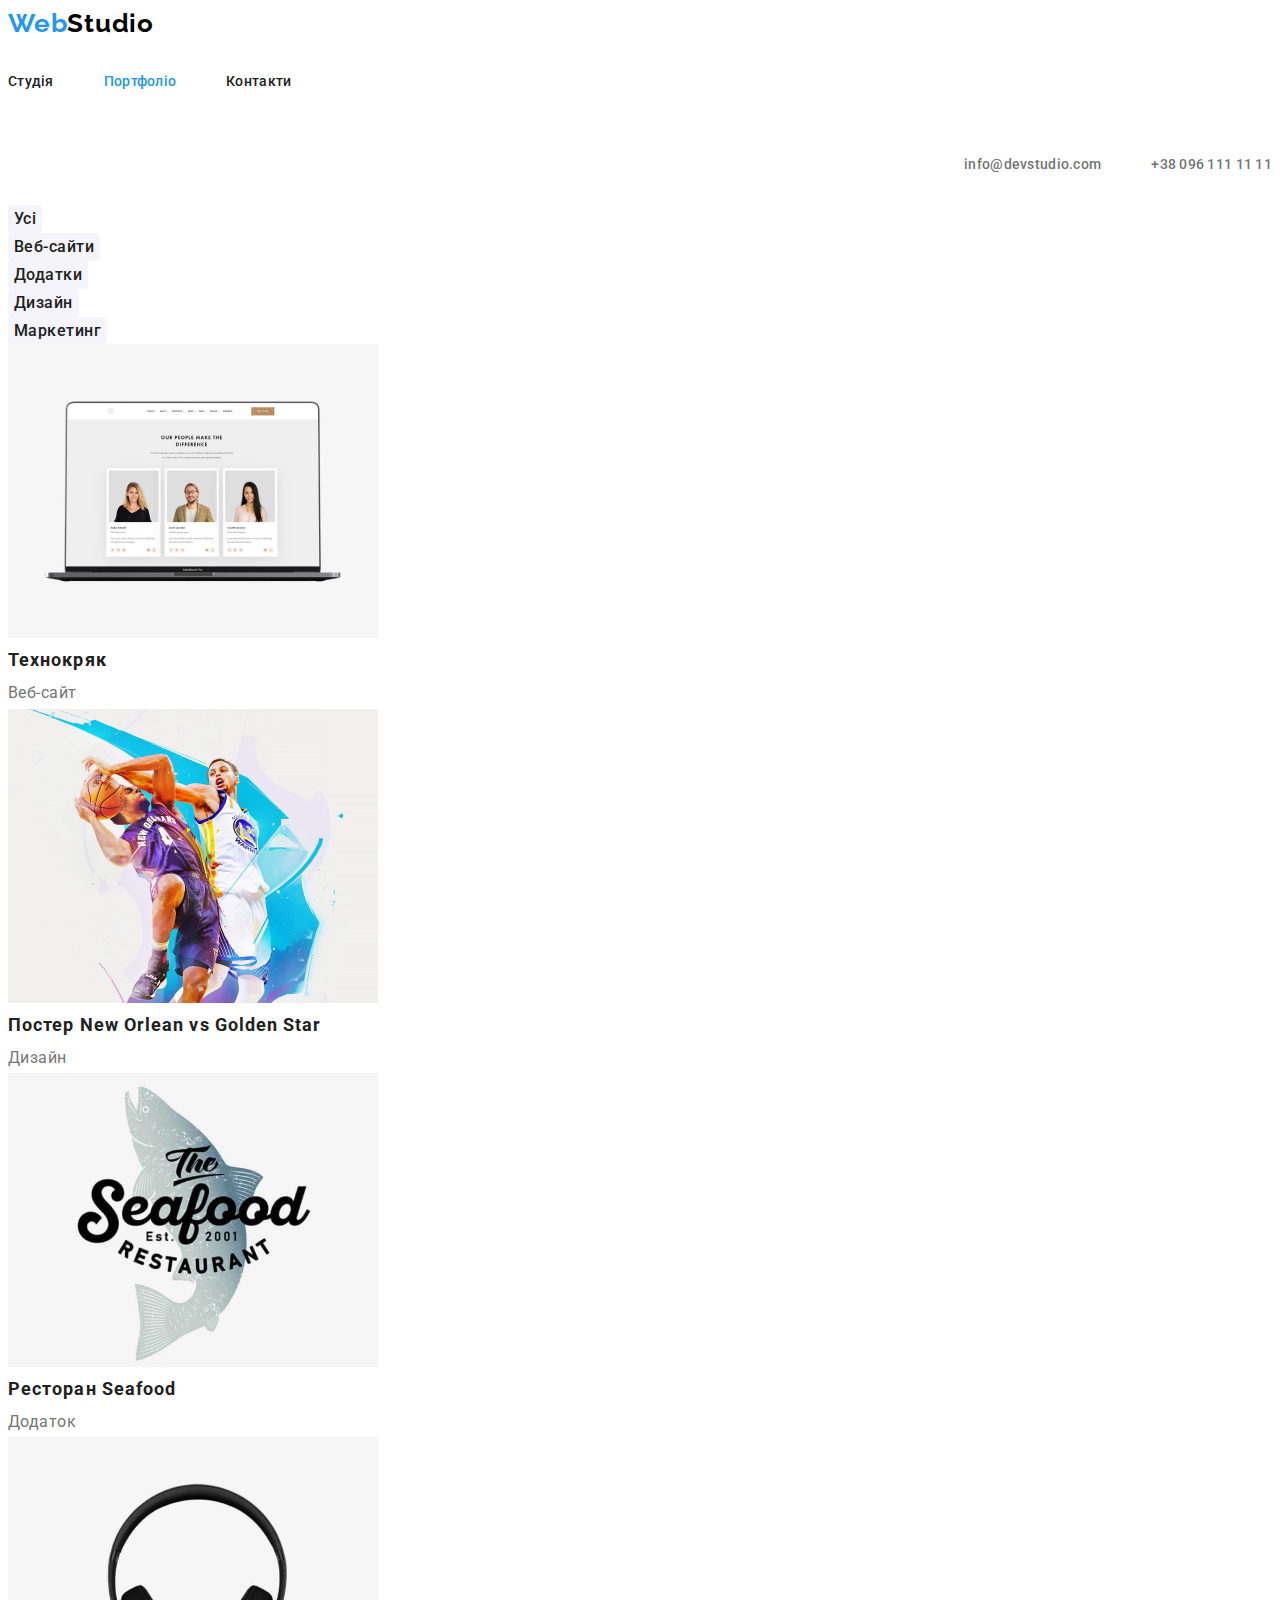
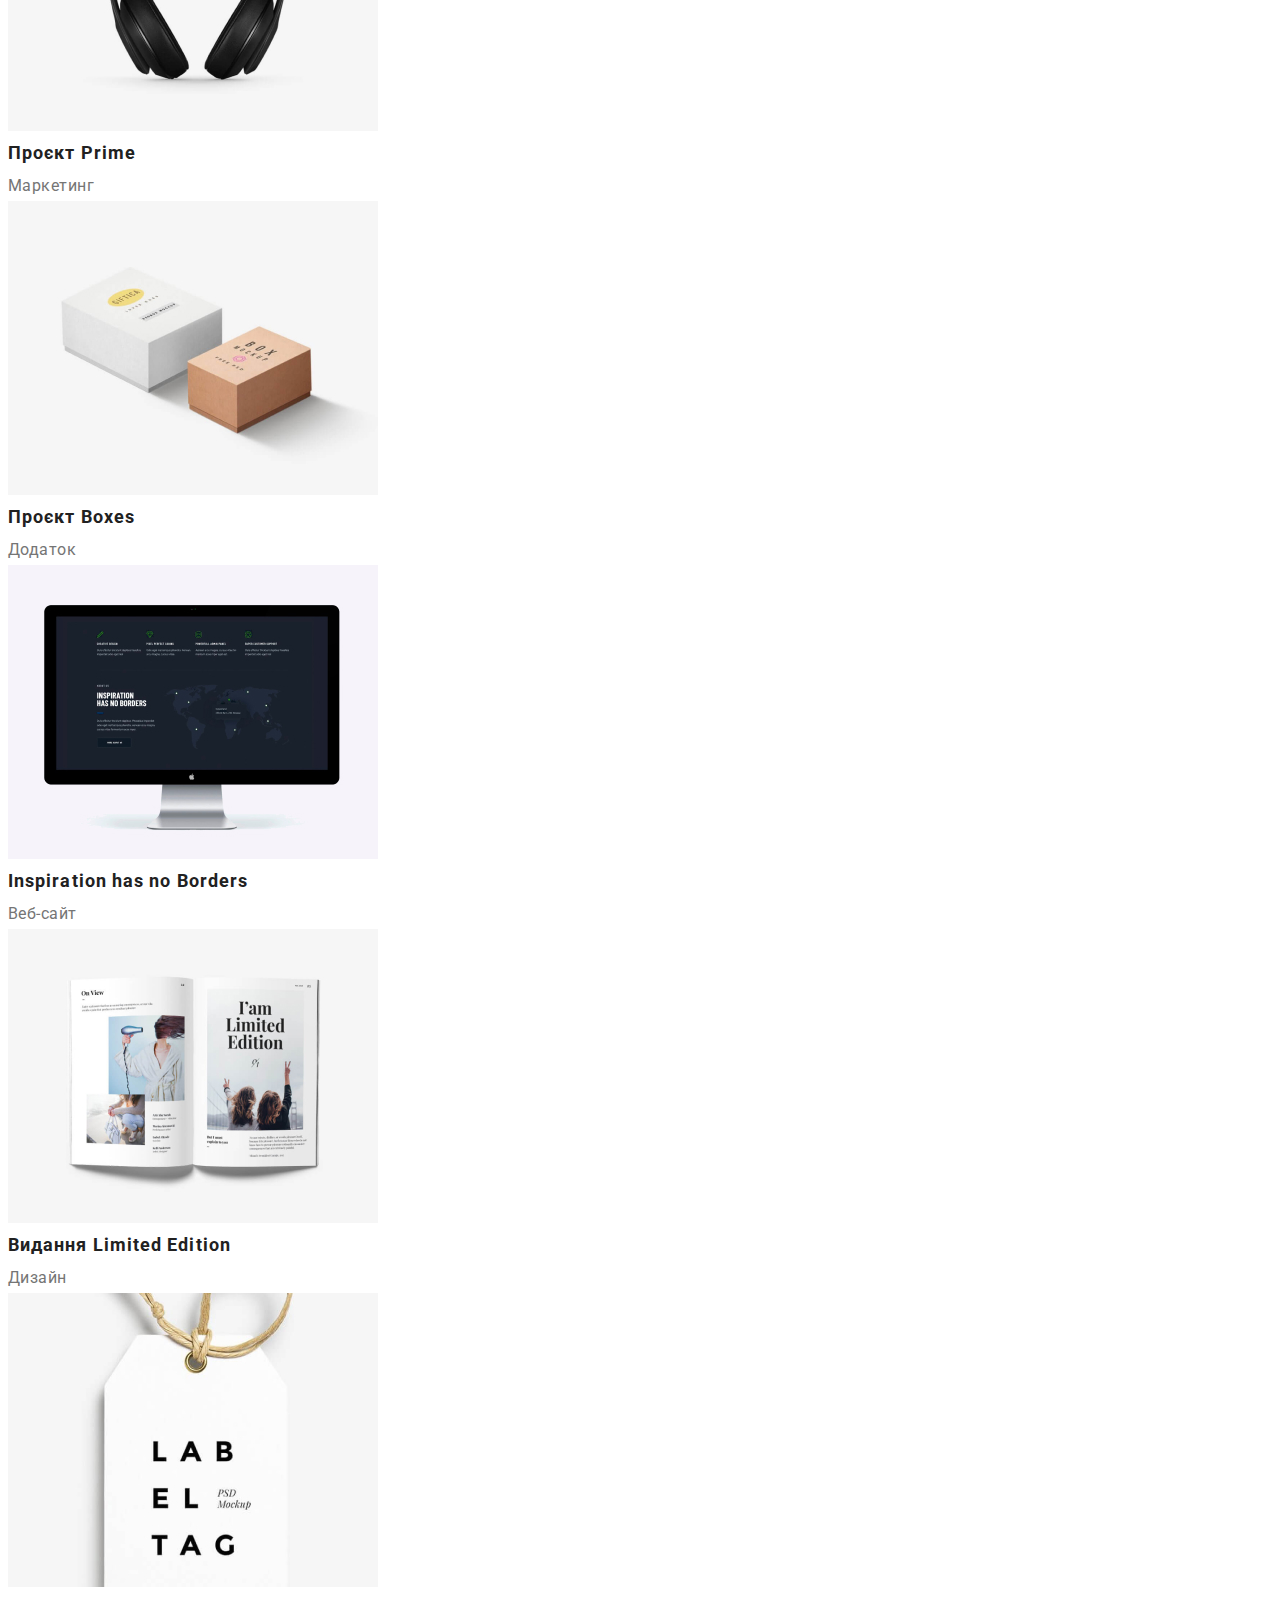
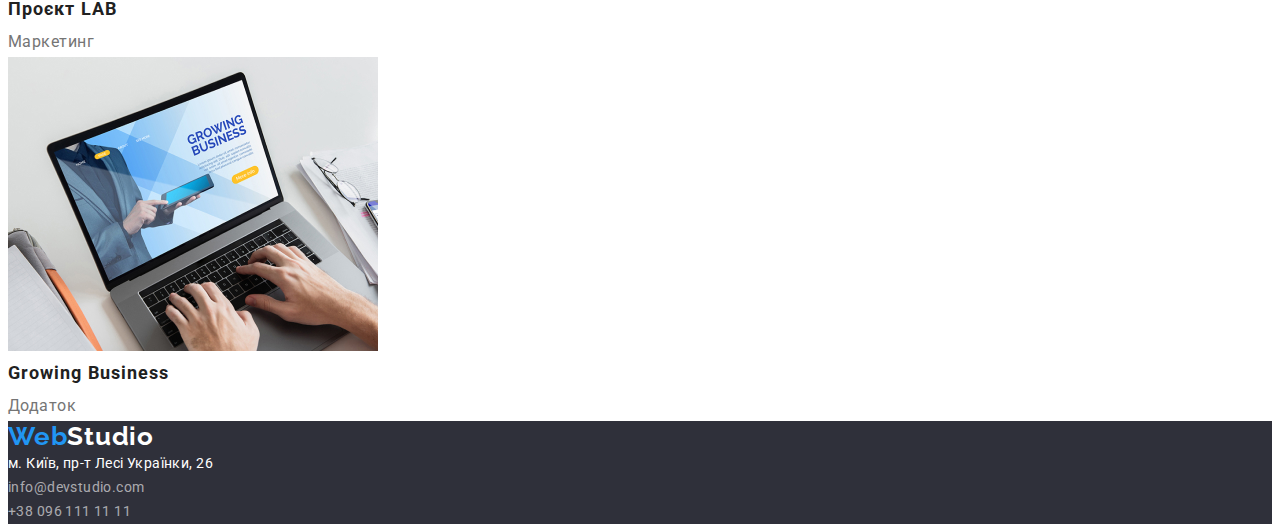
==== commit eba0478c: "add header" ====
--- a/portfolio.html
+++ b/portfolio.html
@@ -4,6 +4,7 @@
     <meta charset="UTF-8">
     <meta http-equiv="X-UA-Compatible" content="IE=edge">
     <meta name="viewport" content="width=device-width, initial-scale=1.0">
+    <link rel="stylesheet" href="https://cdnjs.cloudflare.com/ajax/libs/modern-normalize/1.1.0/modern-normalize.min.css" integrity="sha512-wpPYUAdjBVSE4KJnH1VR1HeZfpl1ub8YT/NKx4PuQ5NmX2tKuGu6U/JRp5y+Y8XG2tV+wKQpNHVUX03MfMFn9Q==" crossorigin="anonymous" referrerpolicy="no-referrer" />
     <link rel="preconnect" href="https://fonts.googleapis.com">
     <link rel="preconnect" href="https://fonts.gstatic.com" crossorigin>
     <link href="https://fonts.googleapis.com/css2?family=Raleway:wght@700&family=Roboto:wght@400;500;700;900&display=swap" rel="stylesheet">
@@ -27,7 +28,7 @@
     </header>
     <main>
         <section class="example-work">
-            <h2 class="example-work-title">Приклади робіт</h2>
+            <h2 class="visually-hidden">Приклади робіт</h2>
             <div>
                 <ul class="menu-btn-list list">
                 <li class="btn-item"><button class="btn-btn" type="button">Усі</button></li>
--- a/style/style.css
+++ b/style/style.css
@@ -2,11 +2,45 @@
     font-family: 'Roboto', sans-serif;
     color: black;
 }
+h1,
+h2,
+h3,
+p {
+    margin:0;
+}
+ul {
+    margin: 0;
+    padding-left: 0;
+}
 .link {
     text-decoration: none;
 }
 .list {
     list-style: none;
+}
+.visually-hidden {
+    position: absolute;
+    white-space: nowrap;
+    width: 1px;
+    height: 1px;
+    overflow: hidden;
+    border: 0;
+    padding: 0;
+    clip: rect(0 0 0 0);
+    clip-path: inset(50%);
+    margin: -1px;
+  }
+.container {
+    width: 100%;
+max-width: 1230px;
+margin-left: auto;
+margin-right: auto;
+padding-left: 15px;
+padding-right: 15px;
+}
+.section {
+    padding-top: 94px;
+    padding-bottom: 94px;
 }
 :root {
     --brand-color: #2196F3;
@@ -25,6 +59,26 @@
 .web {
 color: var(--brand-color);
 }
+.header-logo {
+    padding-top: 24px;
+    padding-bottom: 25px;
+    margin-right: 93px;
+}
+.header-container {
+    display: flex;
+    align-items: center;
+}
+.navigator-list {
+    display: flex;
+    gap: 50px;
+    padding: 32px 0;
+}
+.header-contacts-list {
+    display: flex;
+    gap: 50px;
+    padding: 32px 0;
+    justify-content: flex-end;
+}
 .navigator-link {
     font-weight: 500;
 font-size: 14px;
@@ -62,35 +116,24 @@
 letter-spacing: 0.06em;
 text-transform: uppercase;
 color: #FFFFFF;
+margin-bottom: 30px;
 }
 .hero-btn {
     background: var(--brand-color);
 box-shadow: 0px 4px 4px rgba(0, 0, 0, 0.15);
 border-radius: 4px;
+border: 0;
 cursor: pointer;
-}
-.hero-btn-text {
-    font-weight: 700;
+font-weight: 700;
 font-size: 16px;
 line-height: 1.87;
 align-items: center;
 text-align: center;
 letter-spacing: 0.06em;
 color: #FFFFFF;
+padding: 10px 32px;
 }
 /* character */
-.character-title-h2 {
-    position: absolute;
-  white-space: nowrap;
-  width: 1px;
-  height: 1px;
-  overflow: hidden;
-  border: 0;
-  padding: 0;
-  clip: rect(0 0 0 0);
-  clip-path: inset(50%);
-  margin: -1px;
-}
 .character-title {
     font-weight: 700;
 font-size: 14px;
@@ -98,6 +141,7 @@
 letter-spacing: 0.03em;
 text-transform: uppercase;
 color: #212121;
+margin-bottom: 10px;
 }
 .character-text {
     font-size: 14px;
@@ -113,8 +157,12 @@
 text-align: center;
 letter-spacing: 0.03em;
 color: #212121;
+margin-bottom: 50px;
 }
 /* team */
+.team {
+    background-color: #F5F4FA;
+}
 .team-title-h2 {
     font-weight: 700;
 font-size: 36px;
@@ -139,18 +187,6 @@
 color: var(--text-color);
 }
 /* partfolio btn */
-.example-work-title {
-    position: absolute;
-  white-space: nowrap;
-  width: 1px;
-  height: 1px;
-  overflow: hidden;
-  border: 0;
-  padding: 0;
-  clip: rect(0 0 0 0);
-  clip-path: inset(50%);
-  margin: -1px;
-}
 .btn-btn {
 font-family: 'Roboto';
 font-style: normal;
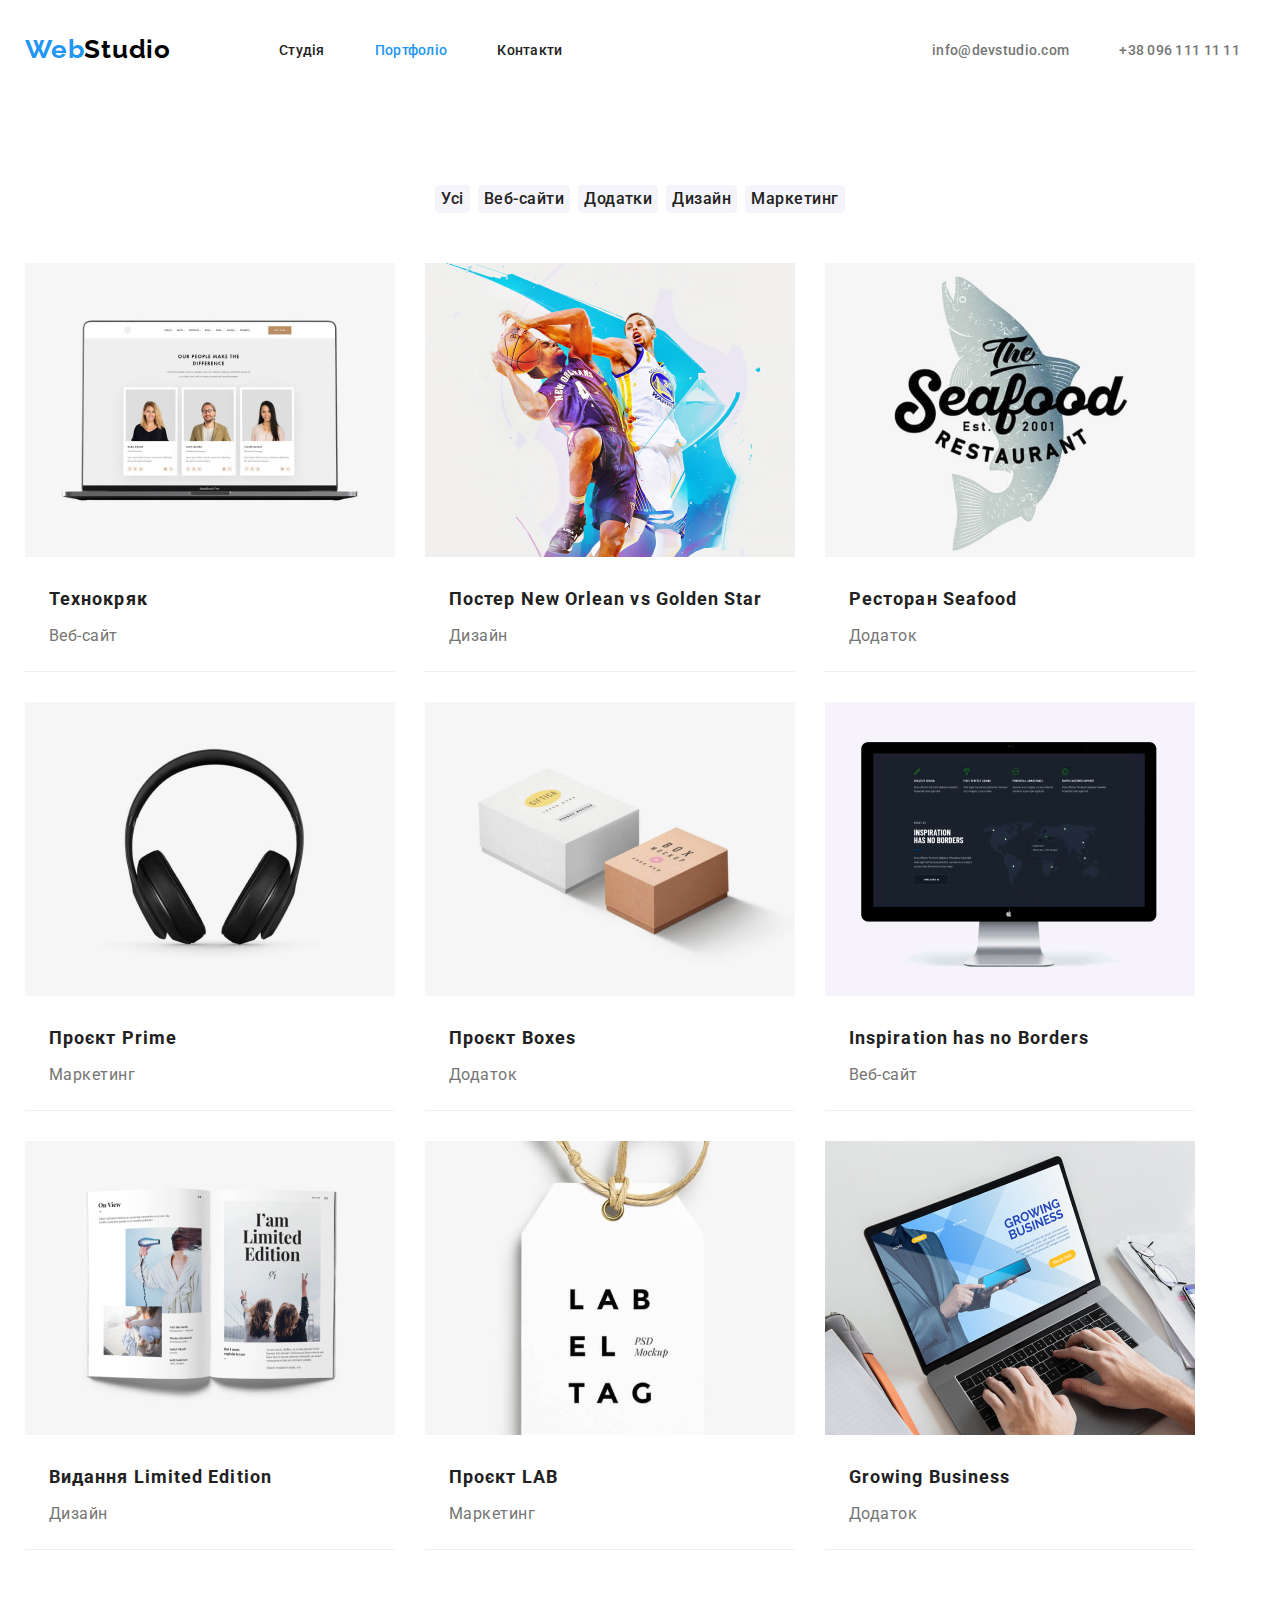
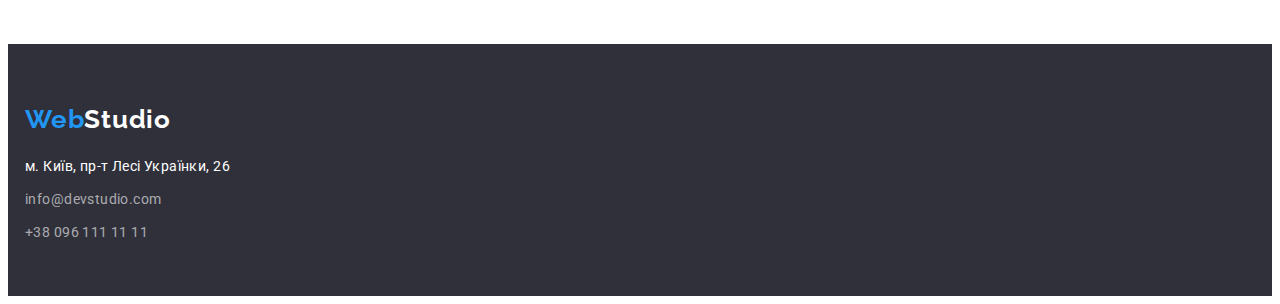
==== commit e7df94e1: "krome hero" ====
--- a/portfolio.html
+++ b/portfolio.html
@@ -13,32 +13,34 @@
 </head>
 <body>
     <header class="header">
-        <a class="logo link" href="index.html"><span class="web">Web</span>Studio</a>
-        <nav class="navigator-menu">
-            <ul class="navigator-list list">
-            <li class="navigator-item"><a class="navigator-link link" href="index.html">Студія</a></li>
-            <li class="navigator-item"><a class="navigator-link link active" href="portfolio.html">Портфоліо</a></li>
-            <li class="navigator-item"><a class="navigator-link link" href="">Контакти</a></li>
-        </ul>
-        </nav>
-        <ul class="header-contacts-list list">
-            <li class="header-contacts-item"><a class="header-contacts-link link" href="mailto:info@devstudio.com">info@devstudio.com</a></li>
-            <li class="header-contacts-item"><a class="header-contacts-link link" href="tel:+380961111111">+38 096 111 11 11</a></li>
-        </ul>
-    </header>
+        <div class="header-container container">
+                <div class="header-logo"><a class="logo link" href="index.html"><span class="web">Web</span>Studio</a></div>
+            <nav class="navigator-menu">
+                <div class="container"><ul class="navigator-list list">
+                <li class="navigator-item"><a class="navigator-link link" href="index.html">Студія</a></li>
+                <li class="navigator-item"><a class="navigator-link link active" href="portfolio.html">Портфоліо</a></li>
+                <li class="navigator-item"><a class="navigator-link link" href="">Контакти</a></li>
+            </ul></div>
+            </nav>
+            <div class="container"><ul class="header-contacts-list list">
+                <li class="header-contacts-item"><a class="header-contacts-link link" href="mailto:info@devstudio.com">info@devstudio.com</a></li>
+                <li class="header-contacts-item"><a class="header-contacts-link link" href="tel:+380961111111">+38 096 111 11 11</a></li>
+            </ul></div>
+        </div>
+        </header>
     <main>
-        <section class="example-work">
+        <section class="example-work section">
             <h2 class="visually-hidden">Приклади робіт</h2>
-            <div>
-                <ul class="menu-btn-list list">
+                <div class="container">
+                <div><ul class="menu-btn-list list">
                 <li class="btn-item"><button class="btn-btn" type="button">Усі</button></li>
                 <li class="btn-item"><button class="btn-btn" type="button">Веб-сайти</button></li>
                 <li class="btn-item"><button class="btn-btn" type="button">Додатки</button></li>
                 <li class="btn-item"><button class="btn-btn" type="button">Дизайн</button></li>
                 <li class="btn-item"><button class="btn-btn" type="button">Маркетинг</button></li>
-            </ul>
-            </div>
-            <div><ul class="example-list list">
+            </ul></div>
+                <div>                    
+                <ul class="example-list list">
                 <li class="example-item">
                     <img src="./images/portfolio/example-work/work-1.jpg" alt="example-work" width="370" height="294">
                     <h3 class="example-title">Технокряк</h3>
@@ -89,14 +91,15 @@
         </section>
     </main>
     <footer class="footer">
-        <a class="logo link" href="index.html"><span class="web">Web</span><span class="studio">Studio</span></a>
+        <div class="container">
+            <div class="footer-logo"><a class="logo link" href="index.html"><span class="web">Web</span><span class="studio">Studio</span></a></div>
         <adress>
             <ul class="footer-contacts-list list">
                 <li class="footer-adress-item"><a class="footer-adress-link link" href="https://goo.gl/maps/XNjeUNWpdiMwEfmY7" target="_blank" rel="noreferrer noopener">м. Київ, пр-т Лесі Українки, 26</a></li>
                 <li class="footer-contacts-item"><a class="footer-contacts-link link" href="mailto:info@devstudio.com">info@devstudio.com</a></li>
                 <li class="footer-contacts-item"><a class="footer-contacts-link link" href="tel:+380961111111">+38 096 111 11 11</a></li>
             </ul>
-        </adress>
+        </adress></div>
     </footer>
 </body>
 </html>--- a/style/style.css
+++ b/style/style.css
@@ -107,8 +107,13 @@
 /* hero */
 .hero {
     background-color: var(--background-color);
+    height: 600px;
+}
+.hero-container {
+    display: flex;
 }
 .hero-title {
+    max-width: 696px;
     font-weight: 900;
 font-size: 44px;
 line-height: 1.36;
@@ -132,8 +137,13 @@
 letter-spacing: 0.06em;
 color: #FFFFFF;
 padding: 10px 32px;
+min-width: 216px;
 }
 /* character */
+.character-list {
+    display: flex;
+    gap: 30px;
+}
 .character-title {
     font-weight: 700;
 font-size: 14px;
@@ -148,8 +158,13 @@
 line-height: 1.71;
 letter-spacing: 0.03em;
 color: var(--text-color);
+width: 270px;
 }
 /* work */
+.work-list {
+    display: flex;
+    gap: 30px;
+}
 .work-title {
     font-weight: 700;
 font-size: 36px;
@@ -162,6 +177,18 @@
 /* team */
 .team {
     background-color: #F5F4FA;
+    height: 648px;
+}
+.team-list {
+    display: flex;
+}
+.team-item {
+    background: #FFFFFF;
+box-shadow: 0px 1px 3px rgba(0, 0, 0, 0.12), 0px 1px 1px rgba(0, 0, 0, 0.14), 0px 2px 1px rgba(0, 0, 0, 0.2);
+border-radius: 0px 0px 4px 4px;
+}
+.team-item:nth-child(1n+1) {
+    margin-right: 30px;
 }
 .team-title-h2 {
     font-weight: 700;
@@ -170,6 +197,7 @@
 text-align: center;
 letter-spacing: 0.03em;
 color: #212121;
+margin-bottom: 50px;
 }
 .team-title {
     font-weight: 500;
@@ -178,6 +206,7 @@
 text-align: center;
 letter-spacing: 0.03em;
 color: #212121;
+padding: 30px 0 10px;
 }
 .team-text {
     font-size: 16px;
@@ -187,6 +216,12 @@
 color: var(--text-color);
 }
 /* partfolio btn */
+.menu-btn-list {
+    display: flex;
+    justify-content: center;
+    gap: 8px;
+    margin-bottom: 50px;
+}
 .btn-btn {
 font-family: 'Roboto';
 font-style: normal;
@@ -208,25 +243,47 @@
     background-color: var(--brand-color);
 }
 /* portfolio */
+.example-list {
+    display: flex;
+    flex-wrap: wrap;
+    gap: 30px;
+}
+.example-item {
+    box-sizing: border-box;
+    background: #FFFFFF;
+    border-bottom: 1px solid #EEEEEE;
+}
 .example-title {
     font-weight: 700;
 font-size: 18px;
 line-height: 2;
 letter-spacing: 0.06em;
 color: #212121;
+margin: 20px 0 4px;
+padding-left: 24px;
 }
 .example-text {
     font-size: 16px;
 line-height: 1.88;
 letter-spacing: 0.03em;
 color: var(--text-color);
+padding-bottom: 20px;
+padding-left: 24px;
 }
 /* footer */
 .footer {
     background-color: var(--background-color);
+    height: 252px;
 }
 .studio {
     color: #FFFFFF;
+}
+.footer-logo {
+padding-top: 60px;
+margin-bottom: 20px;
+}
+.footer-adress-item {
+    margin-bottom: 9px;
 }
 .footer-adress-link {
     font-size: 14px;
@@ -234,11 +291,15 @@
 letter-spacing: 0.03em;
 color: #FFFFFF;
 }
+.footer-contacts-item:not(:last-child) {
+    margin-bottom: 9px;
+}
 .footer-contacts-link {
 font-size: 14px;
 line-height: 1.71;
 letter-spacing: 0.03em;
 color: rgba(255, 255, 255, 0.6);
+
 }
 .footer-contacts-link:hover,
 .footer-contacts-link:focus {
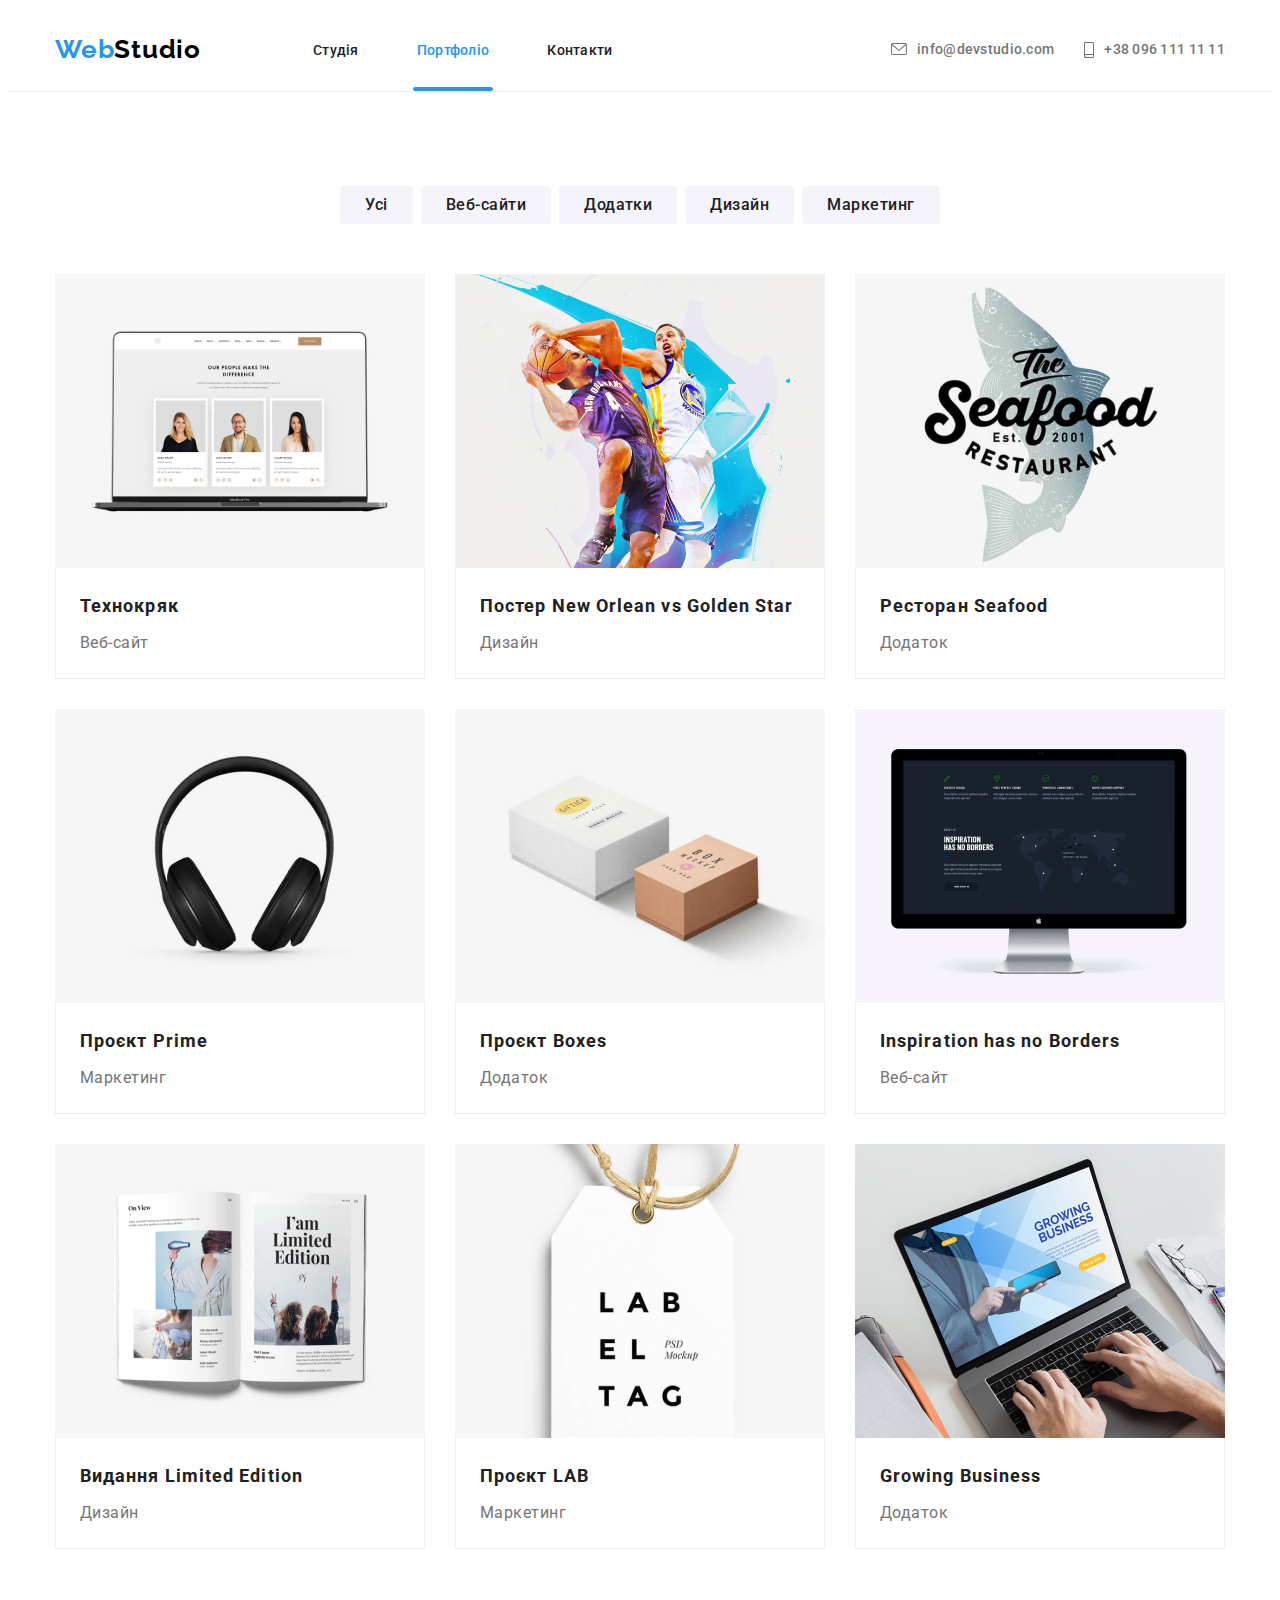
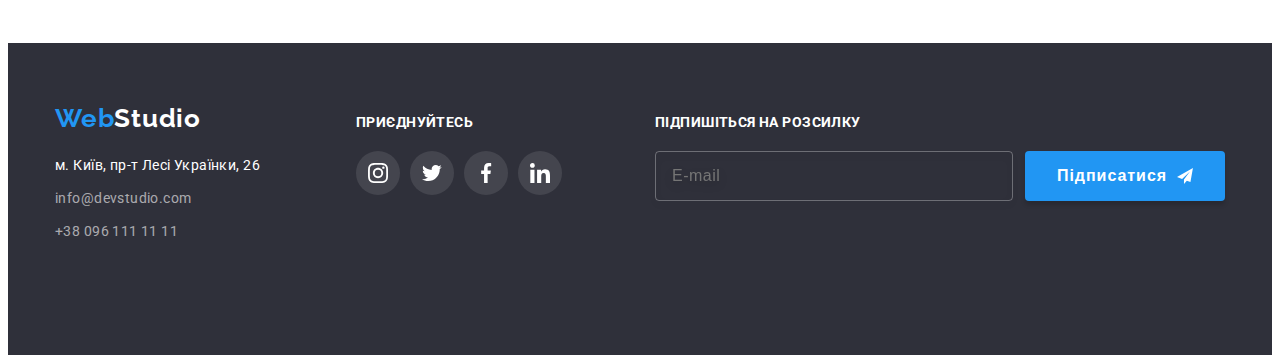
==== commit 0e3fcb56: "add sass" ====
--- a/portfolio.html
+++ b/portfolio.html
@@ -8,6 +8,7 @@
     <link rel="preconnect" href="https://fonts.googleapis.com">
     <link rel="preconnect" href="https://fonts.gstatic.com" crossorigin>
     <link href="https://fonts.googleapis.com/css2?family=Raleway:wght@700&family=Roboto:wght@400;500;700;900&display=swap" rel="stylesheet">
+    <link href="./css/main.min.css" rel="stylesheet"/>
     <link href="./style/style.css" rel="stylesheet"/>
     <title>Портфоліо</title>
 </head>
@@ -18,14 +19,24 @@
             <nav class="navigator-menu">
                 <div class="container"><ul class="navigator-list list">
                 <li class="navigator-item"><a class="navigator-link link" href="index.html">Студія</a></li>
-                <li class="navigator-item"><a class="navigator-link link active" href="portfolio.html">Портфоліо</a></li>
+                <li class="navigator-item"><a class="navigator-link link active current" href="portfolio.html">Портфоліо</a></li>
                 <li class="navigator-item"><a class="navigator-link link" href="">Контакти</a></li>
             </ul></div>
             </nav>
-            <div class="container"><ul class="header-contacts-list list">
-                <li class="header-contacts-item"><a class="header-contacts-link link" href="mailto:info@devstudio.com">info@devstudio.com</a></li>
-                <li class="header-contacts-item"><a class="header-contacts-link link" href="tel:+380961111111">+38 096 111 11 11</a></li>
-            </ul></div>
+            <ul class="header-contacts-list list">
+                <li class="header-contacts-item">
+                    <a class="header-contacts-link link" href="mailto:info@devstudio.com">
+                        <svg class="header-contacts-icon" width="16" height="12">
+                            <use href="./images/icons.svg#icon-envelope"></use>
+                        </svg>
+                        info@devstudio.com</a></li>
+                <li class="header-contacts-item">
+                    <a class="header-contacts-link link" href="tel:+380961111111">
+                        <svg class="header-contacts-icon" width="10" height="16">
+                            <use href="./images/icons.svg#icon-smartphone"></use>
+                        </svg>
+                        +38 096 111 11 11</a></li>
+            </ul>
         </div>
         </header>
     <main>
@@ -42,56 +53,66 @@
                 <div>                    
                 <ul class="example-list list">
                 <li class="example-item">
-                    <img src="./images/portfolio/example-work/work-1.jpg" alt="example-work" width="370" height="294">
-                    <h3 class="example-title">Технокряк</h3>
-                    <p class="example-text">Веб-сайт</p>
+                    <div class="example-top-wrap"><img src="./images/portfolio/example-work/work-1.jpg" alt="example-work" width="370" height="294">
+                    <p class="example-top-text">Ресурс пропонує комплексні пропозиції з різним рівнем функціоналу та сервісів. Все це дозволить відвідувачу отримати вичерпні відомості про компанію чи приватну особу.</p></div>
+                    <div class="example-title-text"><h3 class="example-title">Технокряк</h3>
+                    <p class="example-text">Веб-сайт</p></div>
                 </li>
                 <li class="example-item">
-                    <img src="./images/portfolio/example-work/work-2.jpg" alt="example-work" width="370" height="294">
-                    <h3 class="example-title">Постер New Orlean vs Golden Star</h3>
-                    <p class="example-text">Дизайн</p>
+                    <div class="example-top-wrap"><img src="./images/portfolio/example-work/work-2.jpg" alt="example-work" width="370" height="294">
+                    <p class="example-top-text">Ресурс пропонує комплексні пропозиції з різним рівнем функціоналу та сервісів. Все це дозволить відвідувачу отримати вичерпні відомості про компанію чи приватну особу.</p></div>
+                    <div class="example-title-text"><h3 class="example-title">Постер New Orlean vs Golden Star</h3>
+                    <p class="example-text">Дизайн</p></div>
                 </li>
                 <li class="example-item">
-                    <img src="./images/portfolio/example-work/work-3.jpg" alt="example-work" width="370" height="294">
-                    <h3 class="example-title">Ресторан Seafood</h3>
-                    <p class="example-text">Додаток</p>
+                    <div class="example-top-wrap"><img src="./images/portfolio/example-work/work-3.jpg" alt="example-work" width="370" height="294">
+                    <p class="example-top-text">Ресурс пропонує комплексні пропозиції з різним рівнем функціоналу та сервісів. Все це дозволить відвідувачу отримати вичерпні відомості про компанію чи приватну особу.</p></div>
+                    <div class="example-title-text"><h3 class="example-title">Ресторан Seafood</h3>
+                    <p class="example-text">Додаток</p></div>
                 </li>
                 <li class="example-item">
-                    <img src="./images/portfolio/example-work/work-4.jpg" alt="example-work" width="370" height="294">
-                    <h3 class="example-title">Проєкт Prime</h3>
-                    <p class="example-text">Маркетинг</p>
+                    <div class="example-top-wrap"><img src="./images/portfolio/example-work/work-4.jpg" alt="example-work" width="370" height="294">
+                    <p class="example-top-text">Ресурс пропонує комплексні пропозиції з різним рівнем функціоналу та сервісів. Все це дозволить відвідувачу отримати вичерпні відомості про компанію чи приватну особу.</p></div>
+                    <div class="example-title-text"><h3 class="example-title">Проєкт Prime</h3>
+                    <p class="example-text">Маркетинг</p></div>
                 </li>
                 <li class="example-item">
-                    <img src="./images/portfolio/example-work/work-5.jpg" alt="example-work" width="370" height="294">
-                    <h3 class="example-title">Проєкт Boxes</h3>
-                    <p class="example-text">Додаток</p>
+                    <div class="example-top-wrap"><img src="./images/portfolio/example-work/work-5.jpg" alt="example-work" width="370" height="294">
+                    <p class="example-top-text">Ресурс пропонує комплексні пропозиції з різним рівнем функціоналу та сервісів. Все це дозволить відвідувачу отримати вичерпні відомості про компанію чи приватну особу.</p></div>
+                    <div class="example-title-text"><h3 class="example-title">Проєкт Boxes</h3>
+                    <p class="example-text">Додаток</p></div>
                 </li>
                 <li class="example-item">
-                    <img src="./images/portfolio/example-work/work-6.jpg" alt="example-work" width="370" height="294">
-                    <h3 class="example-title">Inspiration has no Borders</h3>
-                    <p class="example-text">Веб-сайт</p>
+                    <div class="example-top-wrap"><img src="./images/portfolio/example-work/work-6.jpg" alt="example-work" width="370" height="294">
+                    <p class="example-top-text">Ресурс пропонує комплексні пропозиції з різним рівнем функціоналу та сервісів. Все це дозволить відвідувачу отримати вичерпні відомості про компанію чи приватну особу.</p></div>
+                    <div class="example-title-text"><h3 class="example-title">Inspiration has no Borders</h3>
+                    <p class="example-text">Веб-сайт</p></div>
                 </li>
                 <li class="example-item">
-                    <img src="./images/portfolio/example-work/work-7.jpg" alt="example-work" width="370" height="294">
-                    <h3 class="example-title">Видання Limited Edition</h3>
-                    <p class="example-text">Дизайн</p>
+                    <div class="example-top-wrap"><img src="./images/portfolio/example-work/work-7.jpg" alt="example-work" width="370" height="294">
+                    <p class="example-top-text">Ресурс пропонує комплексні пропозиції з різним рівнем функціоналу та сервісів. Все це дозволить відвідувачу отримати вичерпні відомості про компанію чи приватну особу.</p></div>
+                    <div class="example-title-text"><h3 class="example-title">Видання Limited Edition</h3>
+                    <p class="example-text">Дизайн</p></div>
                 </li>
                 <li class="example-item">
-                    <img src="./images/portfolio/example-work/work-8.jpg" alt="example-work" width="370" height="294">
-                    <h3 class="example-title">Проєкт LAB</h3>
-                    <p class="example-text">Маркетинг</p>
+                    <div class="example-top-wrap"><img src="./images/portfolio/example-work/work-8.jpg" alt="example-work" width="370" height="294">
+                    <p class="example-top-text">Ресурс пропонує комплексні пропозиції з різним рівнем функціоналу та сервісів. Все це дозволить відвідувачу отримати вичерпні відомості про компанію чи приватну особу.</p></div>
+                    <div class="example-title-text"><h3 class="example-title">Проєкт LAB</h3>
+                    <p class="example-text">Маркетинг</p></div>
                 </li>
                 <li class="example-item">
-                    <img src="./images/portfolio/example-work/work-9.jpg" alt="example-work" width="370" height="294">
-                    <h3 class="example-title">Growing Business</h3>
-                    <p class="example-text">Додаток</p>
+                    <div class="example-top-wrap"><img src="./images/portfolio/example-work/work-9.jpg" alt="example-work" width="370" height="294">
+                    <p class="example-top-text">Ресурс пропонує комплексні пропозиції з різним рівнем функціоналу та сервісів. Все це дозволить відвідувачу отримати вичерпні відомості про компанію чи приватну особу.</p></div>
+                    <div class="example-title-text"><h3 class="example-title">Growing Business</h3>
+                    <p class="example-text">Додаток</p></div>
                 </li>
             </ul>
             </div>
         </section>
     </main>
     <footer class="footer">
-        <div class="container">
+        <div class="footer-container container">
+            <div>
             <div class="footer-logo"><a class="logo link" href="index.html"><span class="web">Web</span><span class="studio">Studio</span></a></div>
         <adress>
             <ul class="footer-contacts-list list">
@@ -100,6 +121,52 @@
                 <li class="footer-contacts-item"><a class="footer-contacts-link link" href="tel:+380961111111">+38 096 111 11 11</a></li>
             </ul>
         </adress></div>
+        <div class="footer-soc-menu">
+            <h3 class="footer-soc-menu-title">приєднуйтесь</h3>
+            <ul class="footer-soc-list list">
+                <li class="footer-soc-item">
+                    <a href="" class="footer-soc-link link" target="_blank" rel="noopener noreferrer">
+                        <svg class="footer-link-icon"  width="20" height="20">
+                            <use href="./images/icons.svg#icon-instagram"></use>
+                        </svg>
+                    </a></li>
+                <li class="footer-soc-item">
+                    <a href="" class="footer-soc-link link" target="_blank" rel="noopener noreferrer">
+                        <svg class="footer-link-icon" width="20" height="20">
+                            <use href="./images/icons.svg#icon-twitter"></use>
+                        </svg>
+                    </a></li>
+                <li class="footer-soc-item">
+                    <a href="" class="footer-soc-link link" target="_blank" rel="noopener noreferrer">
+                        <svg class="footer-link-icon"  width="20" height="20">
+                            <use href="./images/icons.svg#icon-facebook"></use>
+                        </svg>
+                    </a></li>
+                <li class="footer-soc-item">
+                    <a href="" class="footer-soc-link link" target="_blank" rel="noopener noreferrer">
+                        <svg class="footer-link-icon" width="20" height="20">
+                            <use href="./images/icons.svg#icon-linkedin"></use>
+                        </svg>
+                    </a></li>
+            </ul></div>
+            <div class="footer-input">
+                <p class="footer-input-title">Підпишіться на розсилку</p>
+                <div class="input-btn"><label class="modal-label">
+                    <input
+                      type="text"
+                      class="footer-modal-input"
+                      name="user-mail"
+                      placeholder="E-mail"
+                      required
+                    />
+                  </label>
+                  <button class="footer-input-btn" type="button">Підписатися
+                    <svg class="footer-btn-icon" width="24" height="24">
+                        <use href="./images/icons.svg#icon-telegramm"></use>
+                    </svg>
+                  </button></div>
+            </div>
+    </div>
     </footer>
 </body>
 </html>--- a/css/main.min.css
+++ b/css/main.min.css
@@ -0,0 +1 @@
+body{font-family:"Roboto",sans-serif;color:#000}html{box-sizing:border-box}h1,h2,h3,p{margin:0}ul{margin:0;padding-left:0}img{display:block}button{cursor:pointer}.link{text-decoration:none}.list{list-style:none}*,*::before,*::after{box-sizing:inherit}/*# sourceMappingURL=main.min.css.map */--- a/style/style.css
+++ b/style/style.css
@@ -1,23 +1,3 @@
-body {
-    font-family: 'Roboto', sans-serif;
-    color: black;
-}
-h1,
-h2,
-h3,
-p {
-    margin:0;
-}
-ul {
-    margin: 0;
-    padding-left: 0;
-}
-.link {
-    text-decoration: none;
-}
-.list {
-    list-style: none;
-}
 .visually-hidden {
     position: absolute;
     white-space: nowrap;
@@ -32,7 +12,7 @@
   }
 .container {
     width: 100%;
-max-width: 1230px;
+max-width: 1200px;
 margin-left: auto;
 margin-right: auto;
 padding-left: 15px;
@@ -59,6 +39,9 @@
 .web {
 color: var(--brand-color);
 }
+.header {
+    border-bottom: 1px solid #ECECEC;
+}
 .header-logo {
     padding-top: 24px;
     padding-bottom: 25px;
@@ -75,9 +58,10 @@
 }
 .header-contacts-list {
     display: flex;
-    gap: 50px;
+    gap: 30px;
     padding: 32px 0;
     justify-content: flex-end;
+    margin-left: auto;
 }
 .navigator-link {
     font-weight: 500;
@@ -85,13 +69,27 @@
 line-height: 1.14;
 letter-spacing: 0.02em;
 color: #212121;
+padding: 32px 4px 33px 4px;
+transition: 250ms;
+    transition-timing-function: cubic-bezier(0.4, 0, 0.2, 1);
 }
 .header-contacts-link {
+    display: flex;
+    text-decoration: none;
     font-weight: 500;
 font-size: 14px;
 line-height: 1.14;
 letter-spacing: 0.02em;
 color: var(--text-color);
+transition: 250ms;
+    transition-timing-function: cubic-bezier(0.4, 0, 0.2, 1);
+}
+.header-contacts-icon {         
+    margin-right: 10px;
+    fill: #757575;
+    align-self: center;
+    transition: 250ms;
+    transition-timing-function: cubic-bezier(0.4, 0, 0.2, 1);
 }
 .navigator-link:hover,
 .navigator-link:focus {
@@ -101,16 +99,42 @@
 .header-contacts-link:focus {
     color: var(--brand-color)
 }
+.header-contacts-link:hover .header-contacts-icon,
+.header-contacts-link:focus .header-contacts-icon {
+fill: var(--brand-color);
+}
 .active {
     color: var(--brand-color)
+}
+.current {
+    position: relative;
+}
+.current::after {
+    content: '';
+    position: absolute;
+    height: 4px;
+    border-radius: 2px;
+    width: 100%;
+    background-color: var(--brand-color);
+    bottom: 0;
+    left: 0;
 }
 /* hero */
 .hero {
     background-color: var(--background-color);
+    background-image: linear-gradient(rgba(47, 48, 58, 0.4), rgba(47, 48, 58, 0.4)),
+    url(../images/bg-hero.jpg);
+    background-repeat: no-repeat;
+    background-position: center;
+    background-size: cover;
+    max-width: 1600px;
+}
+.hero-container {
+    display: flex;
+    flex-direction: column;
+    justify-content: center;
+    align-items: center;
     height: 600px;
-}
-.hero-container {
-    display: flex;
 }
 .hero-title {
     max-width: 696px;
@@ -138,6 +162,11 @@
 color: #FFFFFF;
 padding: 10px 32px;
 min-width: 216px;
+transition: 250ms;
+    transition-timing-function: cubic-bezier(0.4, 0, 0.2, 1);
+}
+.hero-btn:hover {
+    background-color: #1e8ce6;
 }
 /* character */
 .character-list {
@@ -160,10 +189,26 @@
 color: var(--text-color);
 width: 270px;
 }
+.inside-bg {
+    background: #F5F4FA;
+border-radius: 4px;
+width: 270px;
+height: 120px;
+margin-bottom: 30px;
+display: flex;
+align-items: center;
+justify-content: center;
+}
 /* work */
+.work {
+    padding-top: 0;
+}
 .work-list {
     display: flex;
     gap: 30px;
+}
+.work-item {
+    transform: relative;
 }
 .work-title {
     font-weight: 700;
@@ -173,11 +218,29 @@
 letter-spacing: 0.03em;
 color: #212121;
 margin-bottom: 50px;
+}
+.work-text-top {
+    font-weight: 700;
+font-size: 14px;
+line-height: 1.14;
+text-align: center;
+letter-spacing: 0.03em;
+text-transform: uppercase;
+color: #FFFFFF;
+background-color: rgba(47, 48, 58, 0.8);
+position: absolute;
+z-index: 1;
+bottom: 0;
+width: 100%;
+padding: 27px 0;
+}
+.work-top-wrap{
+    position: relative;
 }
 /* team */
 .team {
     background-color: #F5F4FA;
-    height: 648px;
+    min-height: 648px;
 }
 .team-list {
     display: flex;
@@ -206,7 +269,8 @@
 text-align: center;
 letter-spacing: 0.03em;
 color: #212121;
-padding: 30px 0 10px;
+padding-top: 30px;
+margin-bottom: 10px;
 }
 .team-text {
     font-size: 16px;
@@ -214,6 +278,37 @@
 text-align: center;
 letter-spacing: 0.03em;
 color: var(--text-color);
+margin-bottom: 16px;
+}
+.team-soc-list {
+    display: flex;
+    justify-content: center;
+    gap: 10px;
+    padding-bottom: 30px;
+}
+.team-soc-link {
+    width: 44px;
+    height: 44px;
+    background-color: #FFFFFF;
+    border-radius: 50%;
+    display: flex;
+    align-items: center;
+    justify-content: center;
+    transition: 250ms;
+    transition-timing-function: cubic-bezier(0.4, 0, 0.2, 1);
+}
+.soc-link-icon {
+    fill: #afb1b8;
+    transition: 250ms;
+    transition-timing-function: cubic-bezier(0.4, 0, 0.2, 1);
+}
+.team-soc-link:hover,
+.team-soc-link:focus {
+    background-color: var(--brand-color);
+}
+.team-soc-link:hover .soc-link-icon,
+.team-soc-link:focus .soc-link-icon {
+    fill: #FFFFFF;
 }
 /* partfolio btn */
 .menu-btn-list {
@@ -236,11 +331,15 @@
     background: #F5F4FA;
     border-radius: 4px;
     border: 0;
+    padding: 6px 25px;
+    transition: 250ms;
+    transition-timing-function: cubic-bezier(0.4, 0, 0.2, 1);
 }
 .menu-btn-list .btn-btn:hover,
 .menu-btn-list .btn-btn:focus {
     color: white;
     background-color: var(--brand-color);
+    box-shadow: 0px 3px 1px rgba(0, 0, 0, 0.1), 0px 1px 2px rgba(0, 0, 0, 0.08), 0px 2px 2px rgba(0, 0, 0, 0.12);
 }
 /* portfolio */
 .example-list {
@@ -249,9 +348,18 @@
     gap: 30px;
 }
 .example-item {
-    box-sizing: border-box;
+    transform: relative;
+    transition: 250ms;
+    transition-timing-function: cubic-bezier(0.4, 0, 0.2, 1);
+}
+.example-item:hover {
+    box-shadow: 0px 1px 1px rgba(0, 0, 0, 0.12), 0px 4px 4px rgba(0, 0, 0, 0.06), 1px 4px 6px rgba(0, 0, 0, 0.16);
+}
+.example-title-text {
     background: #FFFFFF;
-    border-bottom: 1px solid #EEEEEE;
+    border: 1px solid #EEEEEE;
+    border-top: 0;
+    padding: 20px 24px;
 }
 .example-title {
     font-weight: 700;
@@ -259,28 +367,94 @@
 line-height: 2;
 letter-spacing: 0.06em;
 color: #212121;
-margin: 20px 0 4px;
-padding-left: 24px;
+margin-bottom: 4px;
 }
 .example-text {
     font-size: 16px;
 line-height: 1.88;
 letter-spacing: 0.03em;
 color: var(--text-color);
-padding-bottom: 20px;
-padding-left: 24px;
+}
+.example-top-wrap {
+    position: relative;
+    overflow: hidden;
+}
+.example-top-text {
+    position: absolute;
+    top: 0;
+    left: 0;
+    font-size: 18px;
+line-height: 1.56;
+letter-spacing: 0.03em;
+color: #FFFFFF;
+background-color: rgba(33, 150, 243, 0.9);
+padding: 63px 24px;
+height: 100%;
+transform: translateY(100%);
+transition: transform 250ms linear;
+transition-timing-function: cubic-bezier(0.4, 0, 0.2, 1);
+}
+.example-item:hover .example-top-text {
+    transform: translateY(0);
+}
+/* constant-clients */
+.constant-clients-title {
+    font-weight: 700;
+font-size: 36px;
+line-height: 1.16;
+text-align: center;
+letter-spacing: 0.03em;
+color: #212121;
+margin-bottom: 50px;
+}
+.clients-list {
+    display: flex;
+    justify-content: center;
+    gap: 30px;
+    padding-bottom: 30px;
+}
+.clients-link {
+    width: 170px;
+    height: 92px;
+    background-color: #FFFFFF;
+    border-radius: 100%;
+    border: 1px solid #AFB1B8;
+    border-radius: 4px;
+    display: flex;
+    align-items: center;
+    justify-content: center;
+    transition: 250ms;
+    transition-timing-function: cubic-bezier(0.4, 0, 0.2, 1);
+}
+.logo-link-icon {
+    fill: #afb1b8;
+    transition: 250ms;
+    transition-timing-function: cubic-bezier(0.4, 0, 0.2, 1);
+}
+.clients-link:hover,
+.clients-link:focus {
+    border-color: var(--brand-color);
+}
+.clients-link:hover .logo-link-icon,
+.clients-link:focus .logo-link-icon {
+    fill: var(--brand-color);
 }
 /* footer */
 .footer {
     background-color: var(--background-color);
+    padding-top: 60px;
+}
+.footer-container {
     height: 252px;
 }
 .studio {
     color: #FFFFFF;
 }
 .footer-logo {
-padding-top: 60px;
 margin-bottom: 20px;
+}
+.footer-contacts-list {
+    width: 231px;
 }
 .footer-adress-item {
     margin-bottom: 9px;
@@ -299,9 +473,295 @@
 line-height: 1.71;
 letter-spacing: 0.03em;
 color: rgba(255, 255, 255, 0.6);
-
+transition: 250ms;
+    transition-timing-function: cubic-bezier(0.4, 0, 0.2, 1);
 }
 .footer-contacts-link:hover,
 .footer-contacts-link:focus {
     color: var(--brand-color);
+}
+/* footer soc menu */
+.footer-container {
+    display: flex;
+    align-items: baseline;
+}
+.footer-soc-list {
+    display: flex;
+    justify-content: center;
+    gap: 10px;
+    margin-left: 70px;
+}
+.footer-soc-menu-title {
+    font-weight: 700;
+font-size: 14px;
+line-height: 1.14;
+letter-spacing: 0.03em;
+text-transform: uppercase;
+color: #FFFFFF;
+margin-bottom: 20px;
+margin-left: 70px;
+}
+.footer-soc-link {
+    width: 44px;
+    height: 44px;
+    background-color: rgba(255, 255, 255, 0.1);
+    border-radius: 50%;
+    display: flex;
+    align-items: center;
+    justify-content: center;
+    transition: 250ms;
+    transition-timing-function: cubic-bezier(0.4, 0, 0.2, 1);
+}
+.footer-link-icon {
+    fill: #FFFFFF;
+}
+.footer-soc-link:hover,
+.footer-soc-link:focus {
+    background-color: var(--brand-color);
+}
+.footer-soc-link:hover .soc-link-icon,
+.footer-soc-link:focus .soc-link-icon {
+    fill: #FFFFFF;
+}
+/* footer input */
+.footer-input {
+    margin-left: 93px;
+    max-width: 570px;
+    height: 86px;
+}
+.input-btn {
+    display: flex;
+}
+.footer-input-title {
+    font-weight: 700;
+font-size: 14px;
+line-height: 1.14;
+letter-spacing: 0.03em;
+text-transform: uppercase;
+color: #FFFFFF;
+margin-bottom: 20px;
+}
+.footer-modal-input {
+    width: 358px;
+    height: 50px;
+border: 1px solid rgba(255, 255, 255, 0.3);
+filter: drop-shadow(0px 4px 4px rgba(0, 0, 0, 0.15));
+border-radius: 4px;
+font-size: 16px;
+line-height: 1.25;
+display: flex;
+align-items: center;
+letter-spacing: 0.03em;
+margin-right: 12px;
+padding-left: 16px;
+color: rgba(255, 255, 255, 0.6);
+outline: transparent;
+background-color: transparent;
+transition: 250ms;
+    transition-timing-function: cubic-bezier(0.4, 0, 0.2, 1);
+}
+.footer-modal-input:focus {
+    border-color: var(--brand-color);
+}
+.footer-input-btn {
+    display: flex;
+    background: var(--brand-color);
+box-shadow: 0px 4px 4px rgba(0, 0, 0, 0.15);
+border-radius: 4px;
+border: 0;
+cursor: pointer;
+font-weight: 700;
+font-size: 16px;
+line-height: 1.87;
+align-items: center;
+text-align: center;
+letter-spacing: 0.06em;
+color: #FFFFFF;
+padding: 10px 32px;
+min-width: 200px;
+height: 50px;
+transition: 250ms;
+    transition-timing-function: cubic-bezier(0.4, 0, 0.2, 1);
+}
+.footer-input-btn:hover {
+    background-color: #1e8ce6;
+}
+.footer-btn-icon {
+    align-self: center;
+    fill: #FFFFFF;
+    margin-left: 10px;
+}
+/* modal window */
+.backdrop {
+    position: fixed;
+    top: 0%;
+    width: 100%;
+    height: 100%;
+    background-color: rgba(0, 0, 0, 0.329);
+    transition: opacity 300ms linear, visibility 300ms linear;
+}
+.modal {
+    width: 528px;
+    min-height: 581px;
+    background-color: #FFFFFF;
+    border-radius: 4px;
+    position: absolute;
+    top: 50%;
+    left: 50%;
+    padding: 40px;
+    transform: translate(-50%, -50%) scale(1);
+    transition: transform 250ms linear;
+    box-shadow: 0px 1px 3px rgba(0, 0, 0, 0.12), 0px 1px 1px rgba(0, 0, 0, 0.14), 0px 2px 1px rgba(0, 0, 0, 0.2); 
+}
+.backdrop.is-hidden .modal {
+    transform: translate(-50%, -50%) scale(0);
+}
+.modal-close {
+    position: absolute;
+    right: 0;
+    top: 0;
+    margin-top: 8px;
+    margin-right: 8px;
+    width: 30px;
+    height: 30px;
+    border-radius: 50%;
+    background: #FFFFFF;
+    border: 1px solid rgba(0, 0, 0, 0.1);
+    display: flex;
+    align-items: center;
+    justify-content: center;
+}
+.modal-close-icon {
+    transition: 250ms;
+    transition-timing-function: cubic-bezier(0.4, 0, 0.2, 1);
+}
+.modal-close:hover .modal-close-icon {
+    fill: var(--brand-color);
+}
+.is-hidden {
+    opacity: 0;
+    visibility: hidden;
+    pointer-events: none;
+}
+.modal-title {
+    font-weight: 700;
+font-size: 20px;
+line-height: 1.15;
+text-align: center;
+letter-spacing: 0.03em;
+color: #212121;
+align-items: center;
+margin-bottom: 12px;
+}
+.modal-field {
+    margin-bottom: 20px;
+}
+.input-wrap {
+    position: relative;
+}
+.modal-input {
+    width: 100%;
+    height: 40px;
+    border: 1px solid rgba(33, 33, 33, 0.2);
+border-radius: 4px;
+    padding-left: 42px;
+    outline: transparent;
+    transition: 250ms;
+    transition-timing-function: cubic-bezier(0.4, 0, 0.2, 1);
+}
+.modal-label {
+    font-size: 12px;
+line-height: 1.16;
+letter-spacing: 0.01em;
+color: #757575;
+    display: block;
+    margin-bottom: 4px;
+  }
+.modal-input:focus {
+    border-color: var(--brand-color);
+}
+.modal-input:focus + .input-icon {
+    fill: var(--brand-color);
+}
+.input-icon {
+    position: absolute;
+    left: 0;
+    top: 50%;
+    transform: translateY(-50%);
+    margin-left: 12px;
+    transition: 250ms;
+    transition-timing-function: cubic-bezier(0.4, 0, 0.2, 1);
+}
+.online-comment {
+    width: 100%;
+    height: 100px;
+    resize: none;
+    border: 1px solid rgba(33, 33, 33, 0.2);
+    border-radius: 4px;
+    padding: 12px 16px;
+    outline: transparent;
+    transition: 250ms;
+    transition-timing-function: cubic-bezier(0.4, 0, 0.2, 1);
+}
+.online-comment:focus {
+    border-color: var(--brand-color);
+}
+.check-text {
+    font-size: 14px;
+line-height: 1.71;
+letter-spacing: 0.03em;
+color: #757575;
+    display: flex;
+    position: relative;
+    align-items: center;
+    margin-bottom: 30px;
+    margin-left: 12px;
+}
+.condition {
+    color: var(--brand-color);
+    text-decoration: underline;
+    text-decoration-skip-ink: none;
+}
+.check-text span {
+    width: 16px;
+    height: 15px;
+    border: 2px solid #212121;
+    border-radius: 3px;
+    margin-right: 8.38px;
+    display: flex;
+    align-items: center;
+    justify-content: center;
+    color: transparent;
+    transition: 250ms;
+    transition-timing-function: cubic-bezier(0.4, 0, 0.2, 1);
+}
+.check-icon {
+    fill: #FFFFFF;
+}
+.modal-check:checked + .check-text span {
+    background-color: var(--brand-color);
+    border-color: var(--brand-color);
+    color: #ffffff;
+  }
+.modal-btn {
+    background: var(--brand-color);
+box-shadow: 0px 4px 4px rgba(0, 0, 0, 0.15);
+border-radius: 4px;
+border: 0;
+cursor: pointer;
+font-weight: 700;
+font-size: 16px;
+line-height: 1.87;
+align-items: center;
+text-align: center;
+letter-spacing: 0.06em;
+color: #FFFFFF;
+padding: 10px 52px;
+min-width: 200px;
+margin-left: 124px;
+transition: 250ms;
+    transition-timing-function: cubic-bezier(0.4, 0, 0.2, 1);
+}
+.modal-btn:hover {
+    background-color: #1e8ce6;
 }